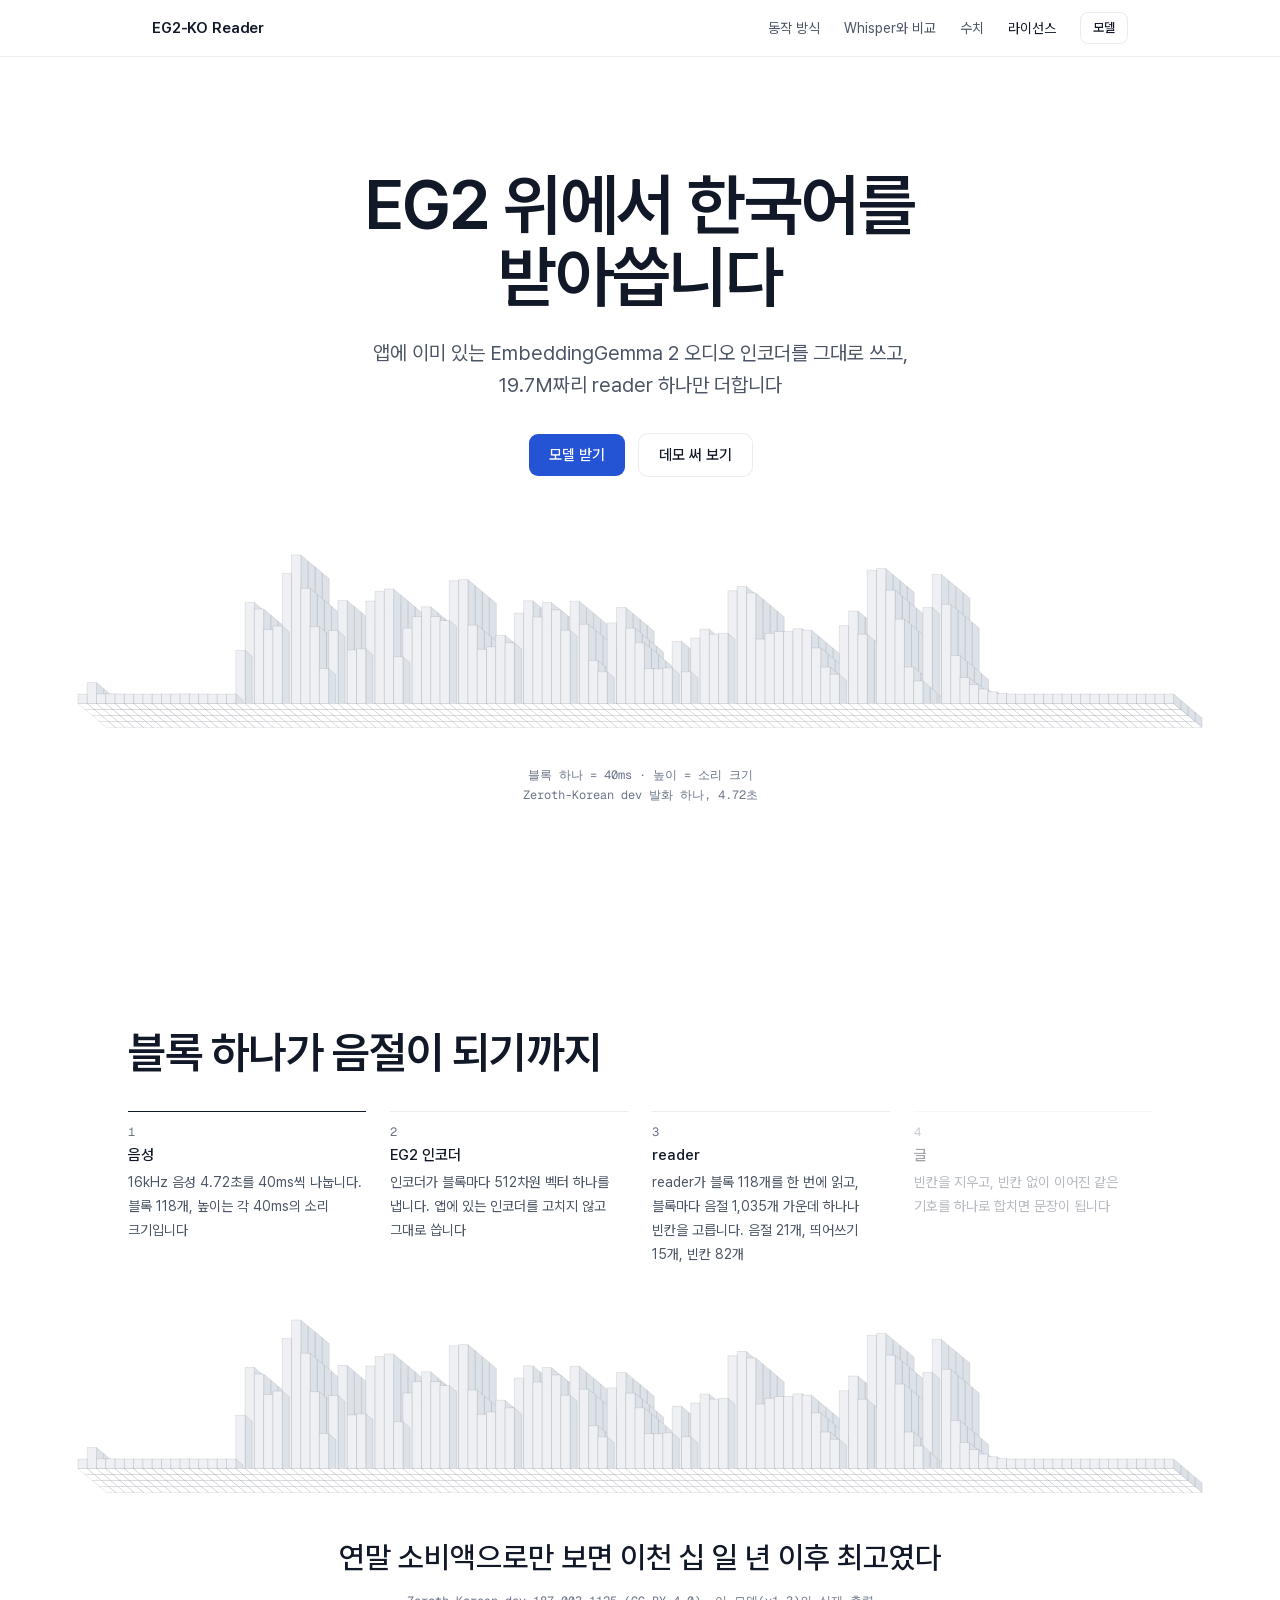
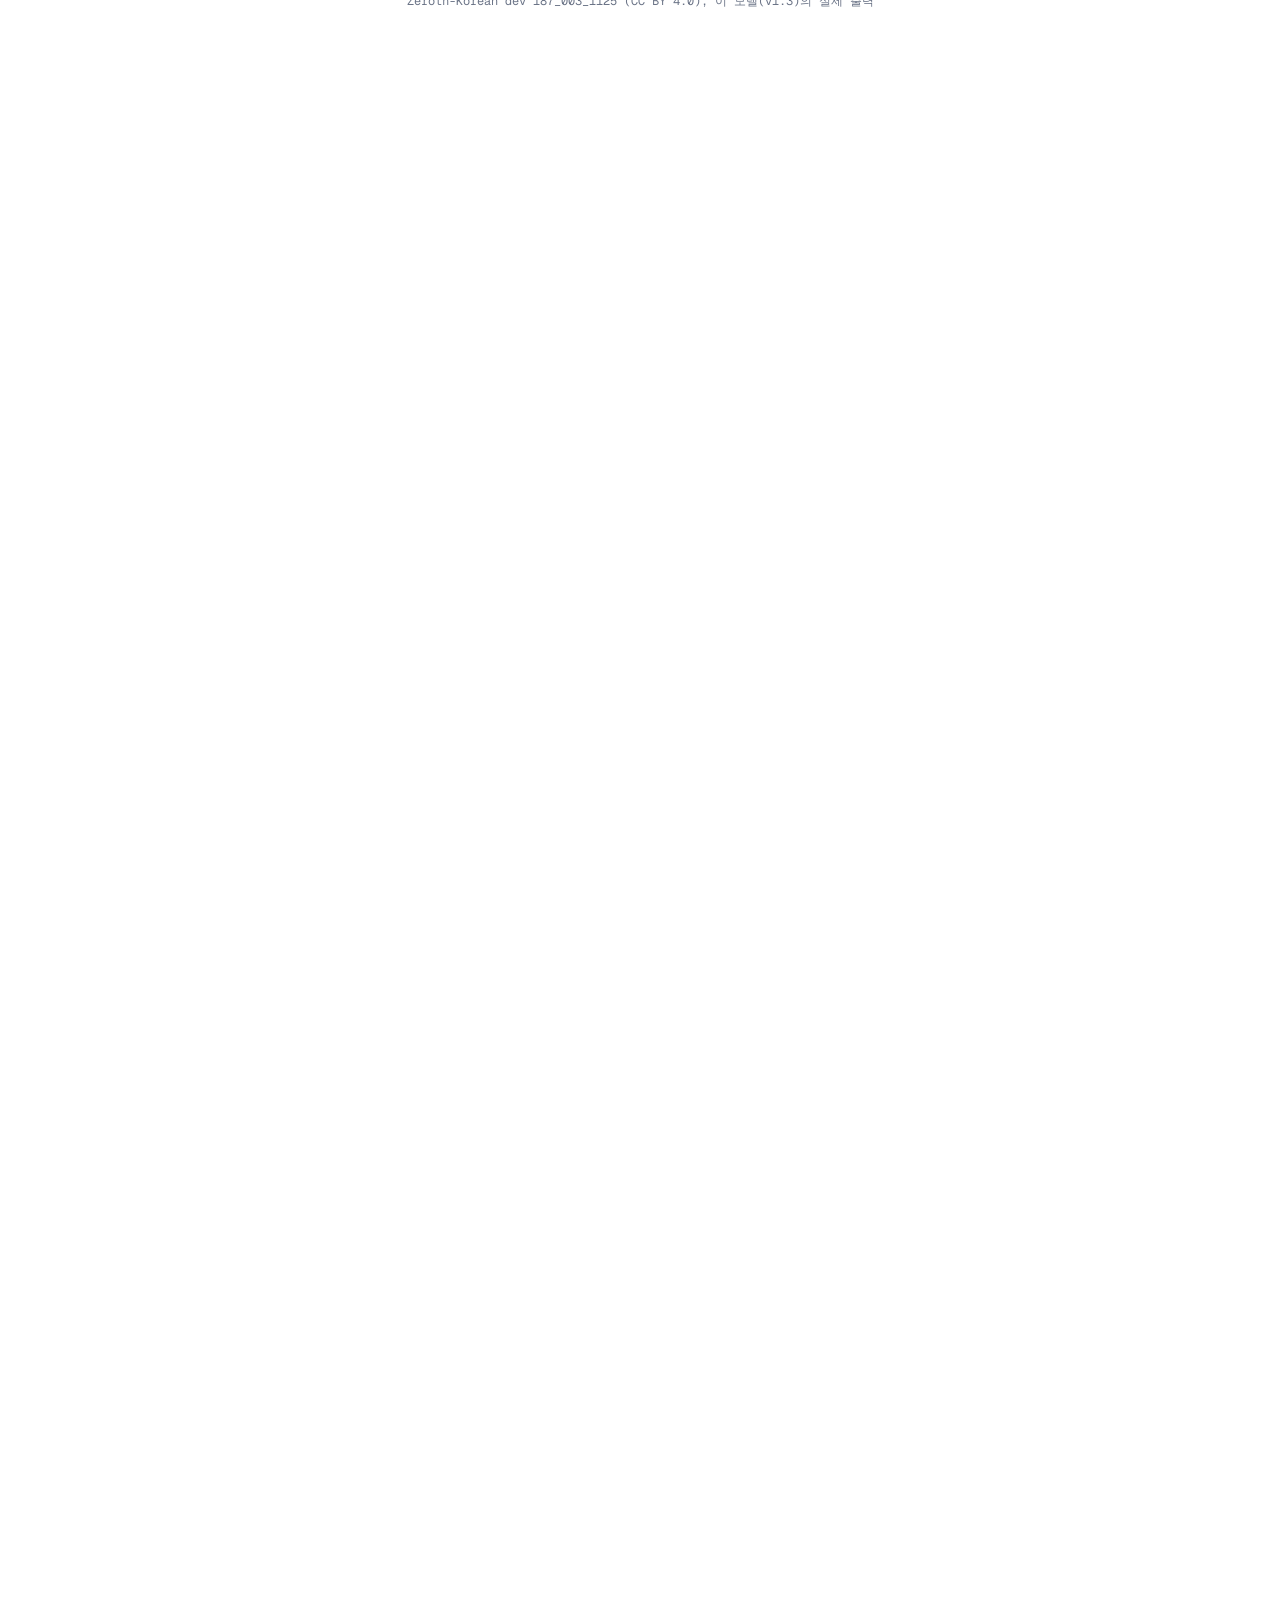
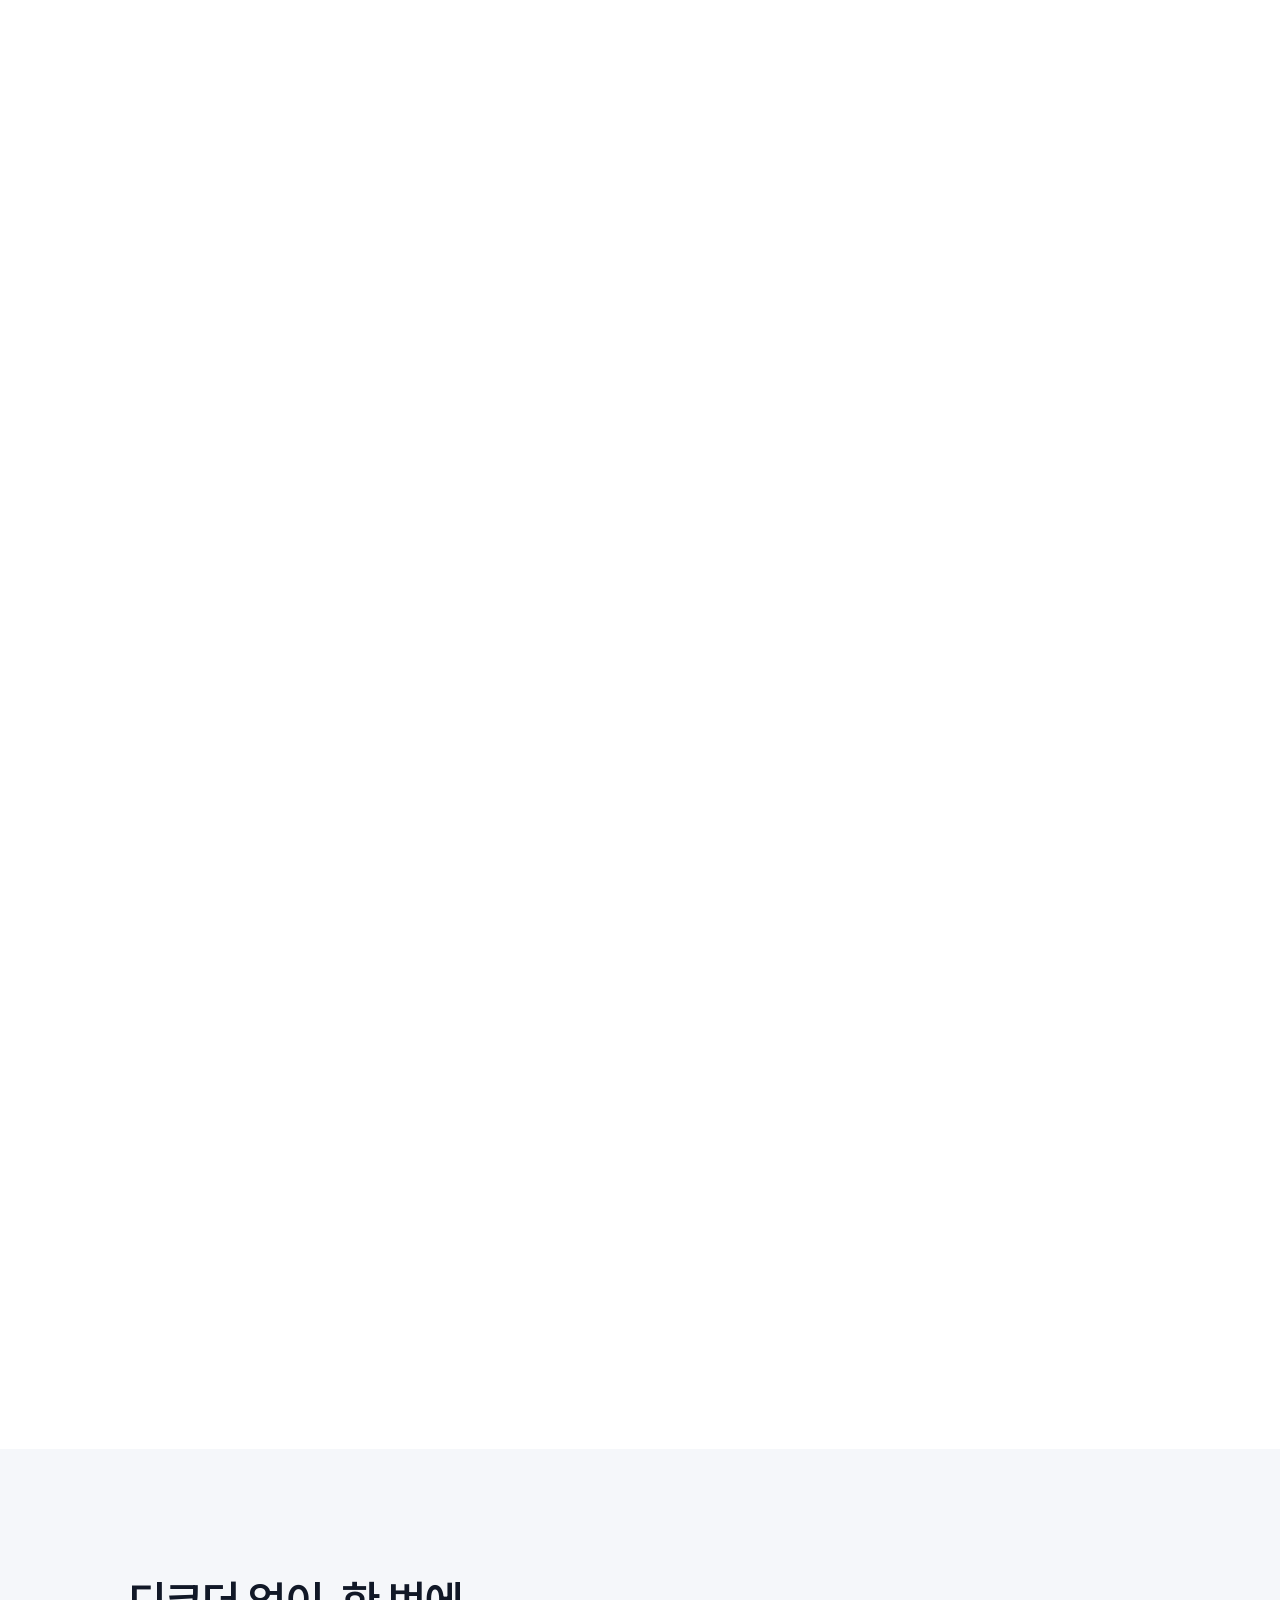
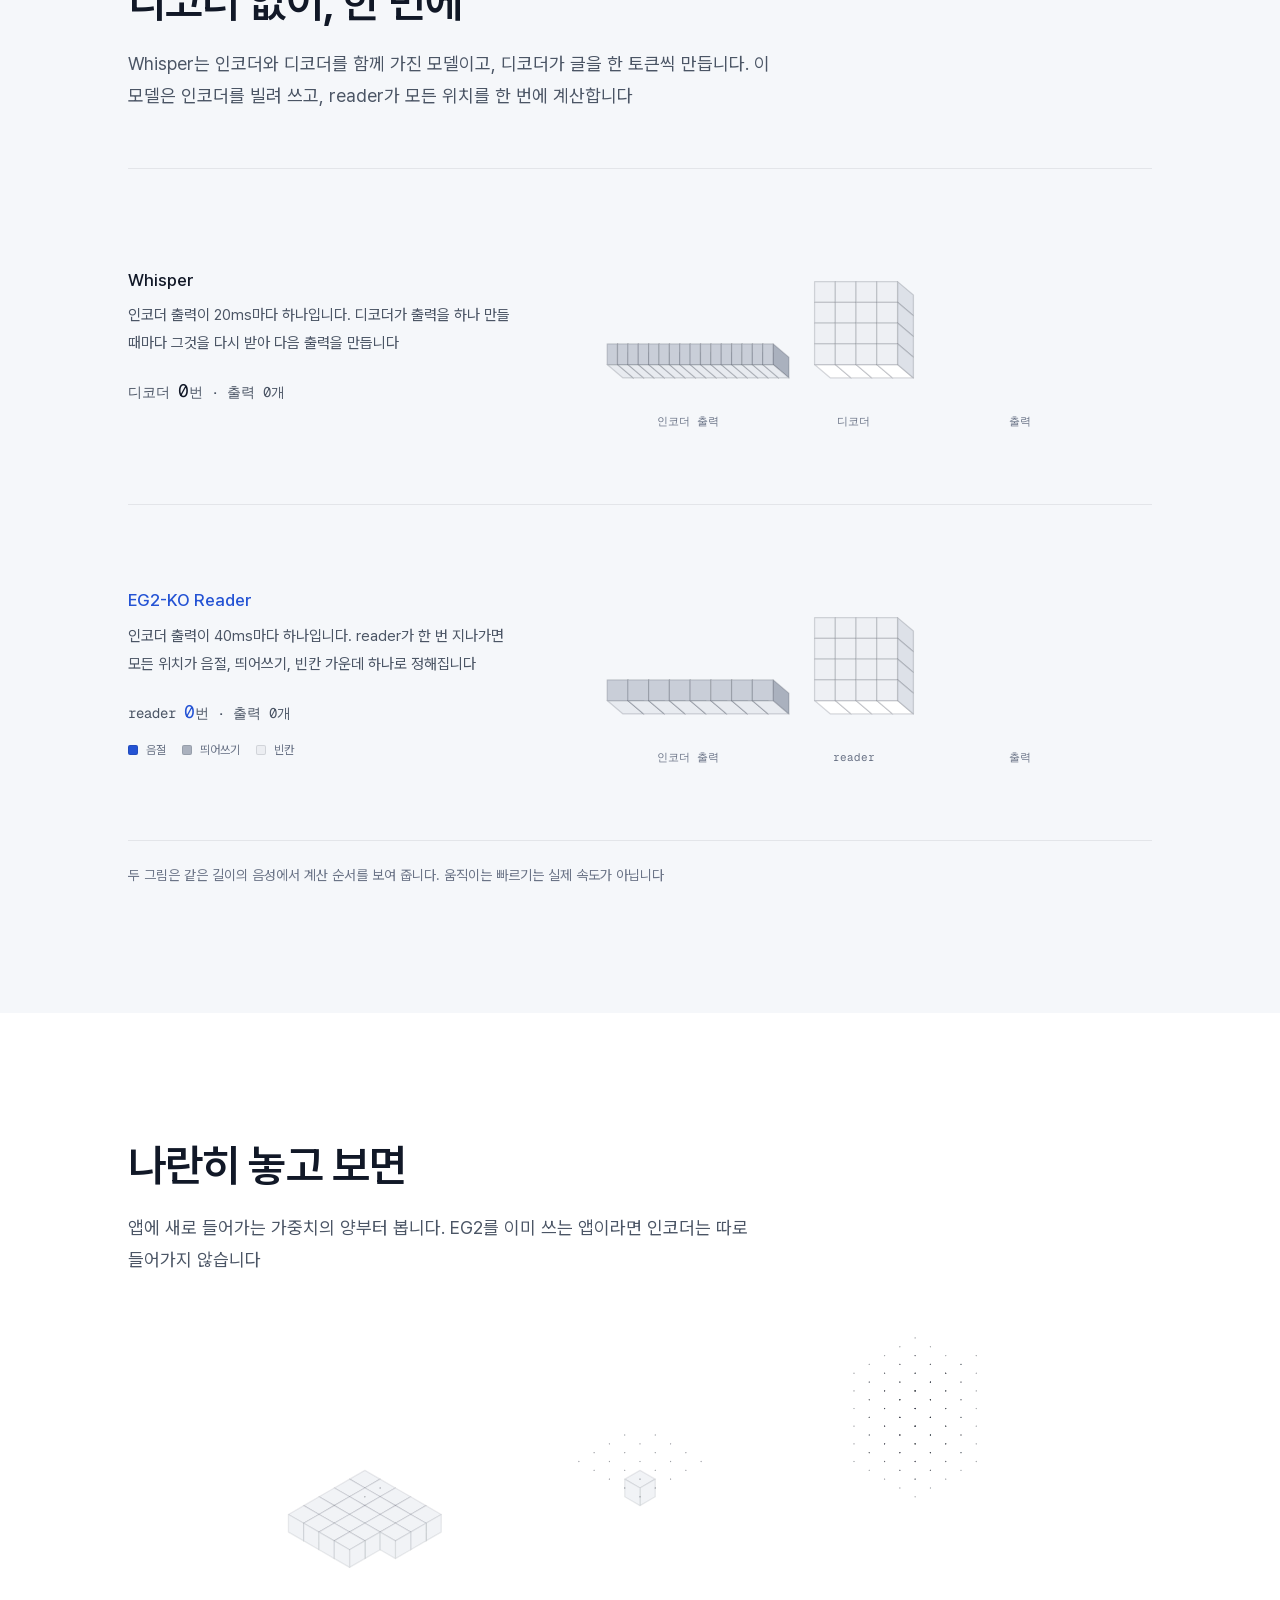
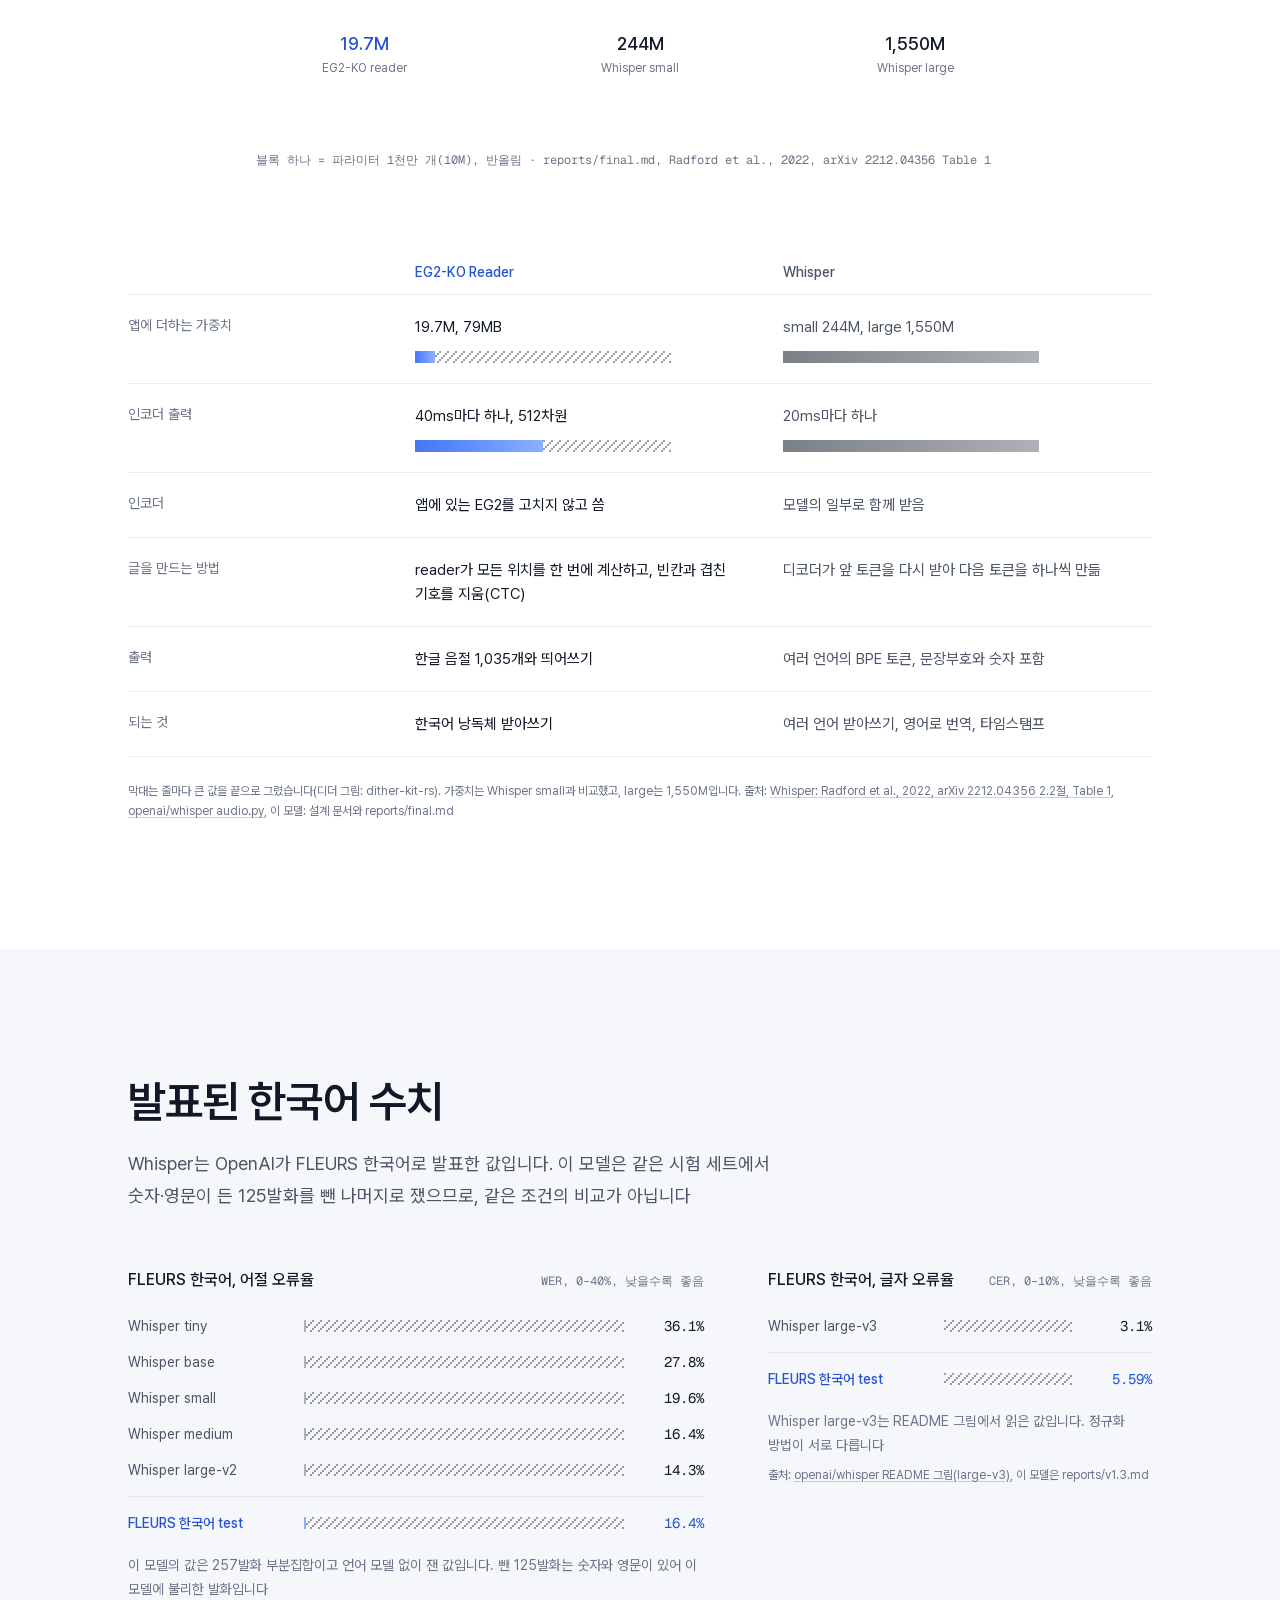
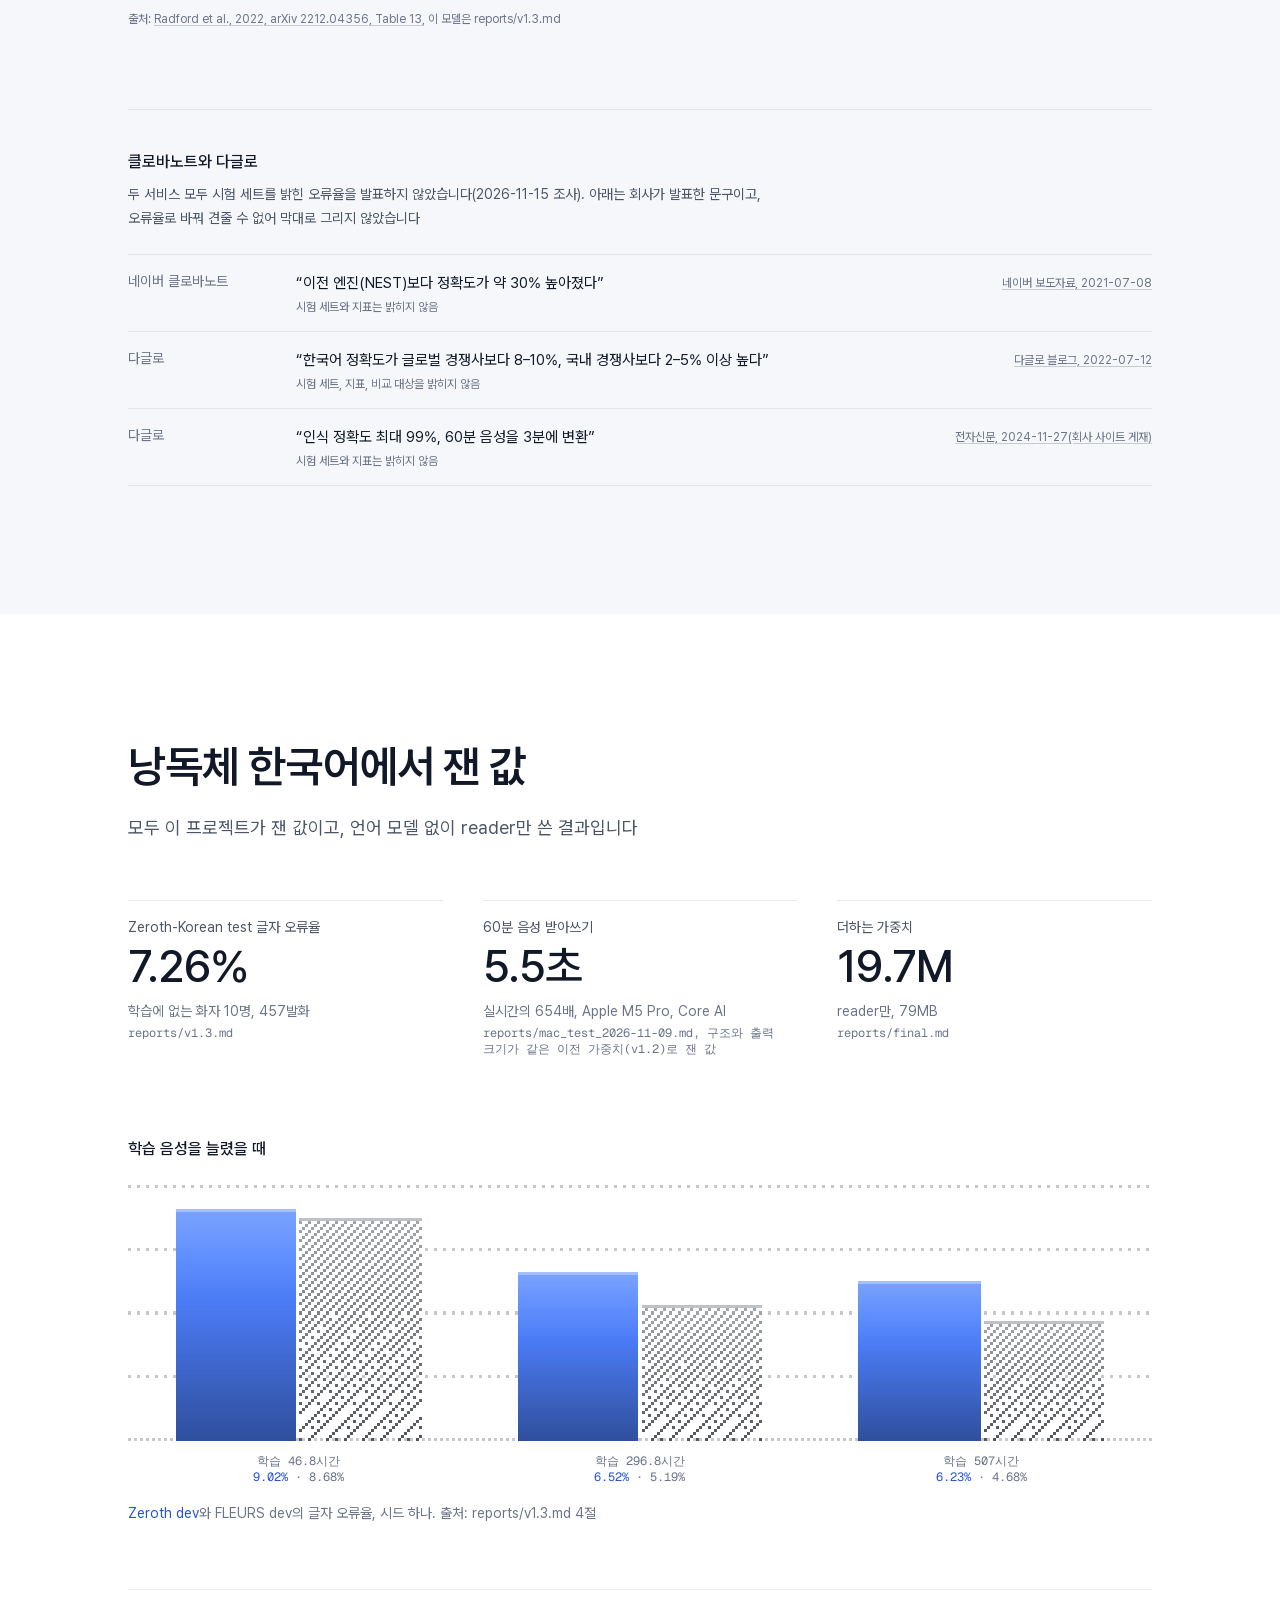
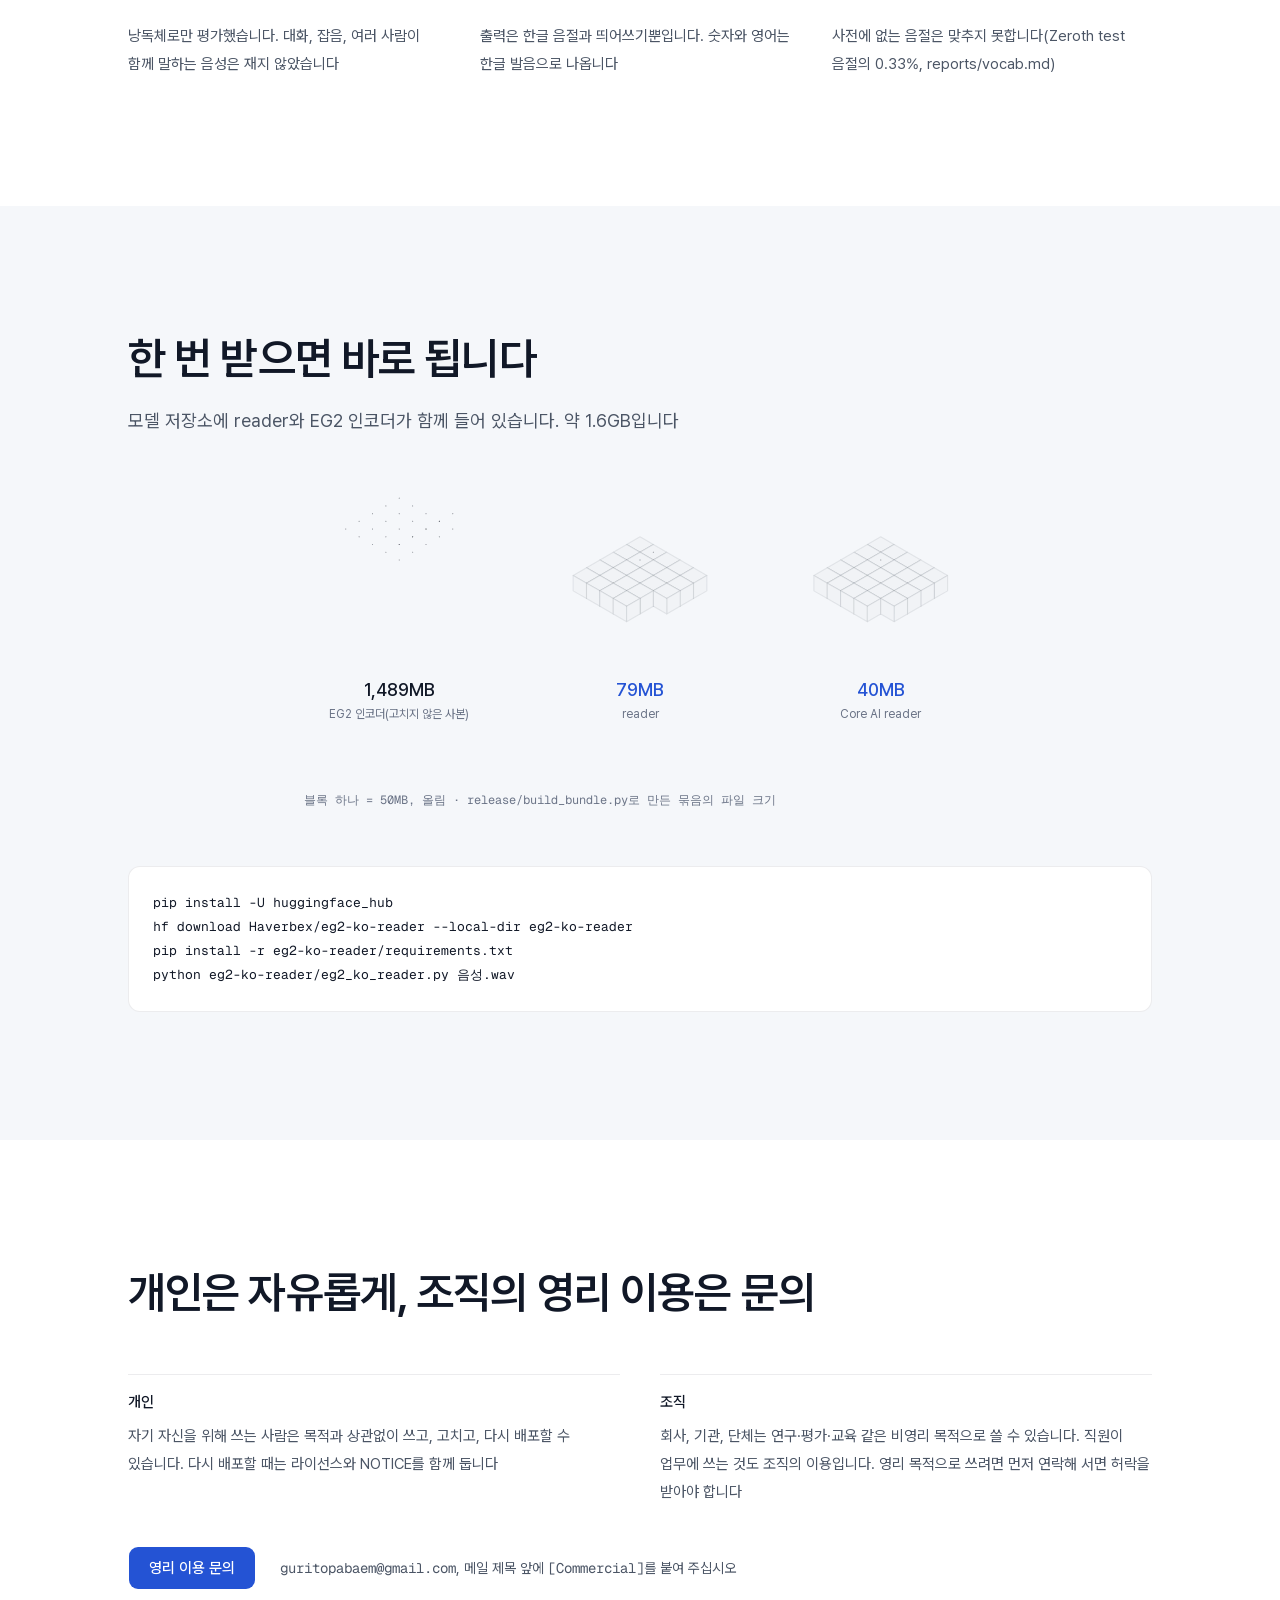
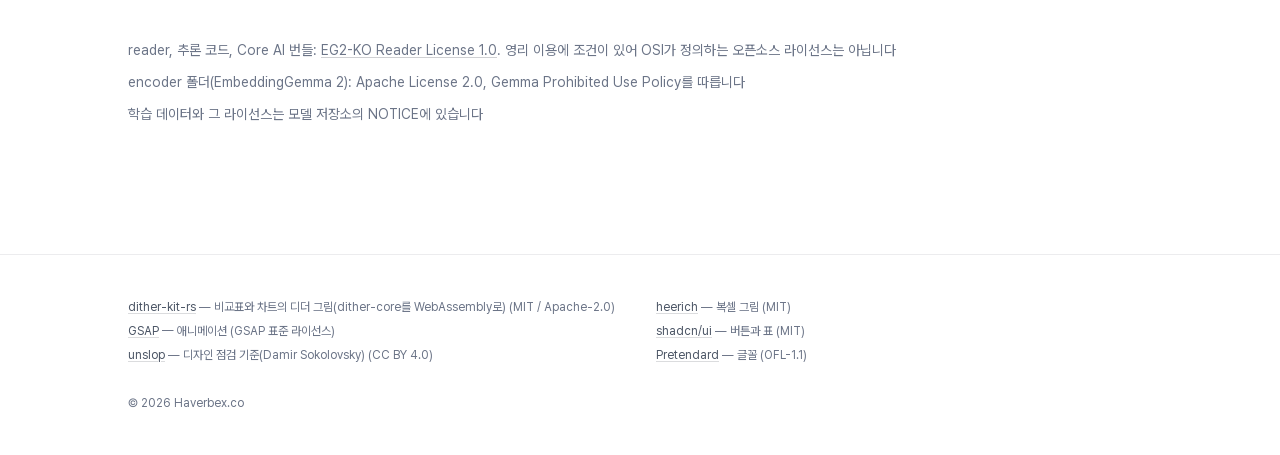
==== index.html @ ef51960d "EG2-KO Reader project page (built from eg2-ko-reader web/)" ====
<!doctype html>
<html lang="ko">
  <head>
    <meta charset="UTF-8" />
    <link rel="icon" type="image/svg+xml" href="./favicon.svg" />
    <meta name="viewport" content="width=device-width, initial-scale=1.0" />
    <meta name="description" content="EG2-KO Reader: EmbeddingGemma 2 오디오 인코더 위에 얹는 한국어 받아쓰기 reader. 동작 방식, Whisper 방식과의 비교, 수치와 출처." />
    <title>EG2-KO Reader</title>
    <script type="module" crossorigin src="./assets/index-D6zACGMo.js"></script>
    <link rel="stylesheet" crossorigin href="./assets/index-C5mWBHTU.css">
  </head>
  <body>
    <div id="root"></div>
  </body>
</html>
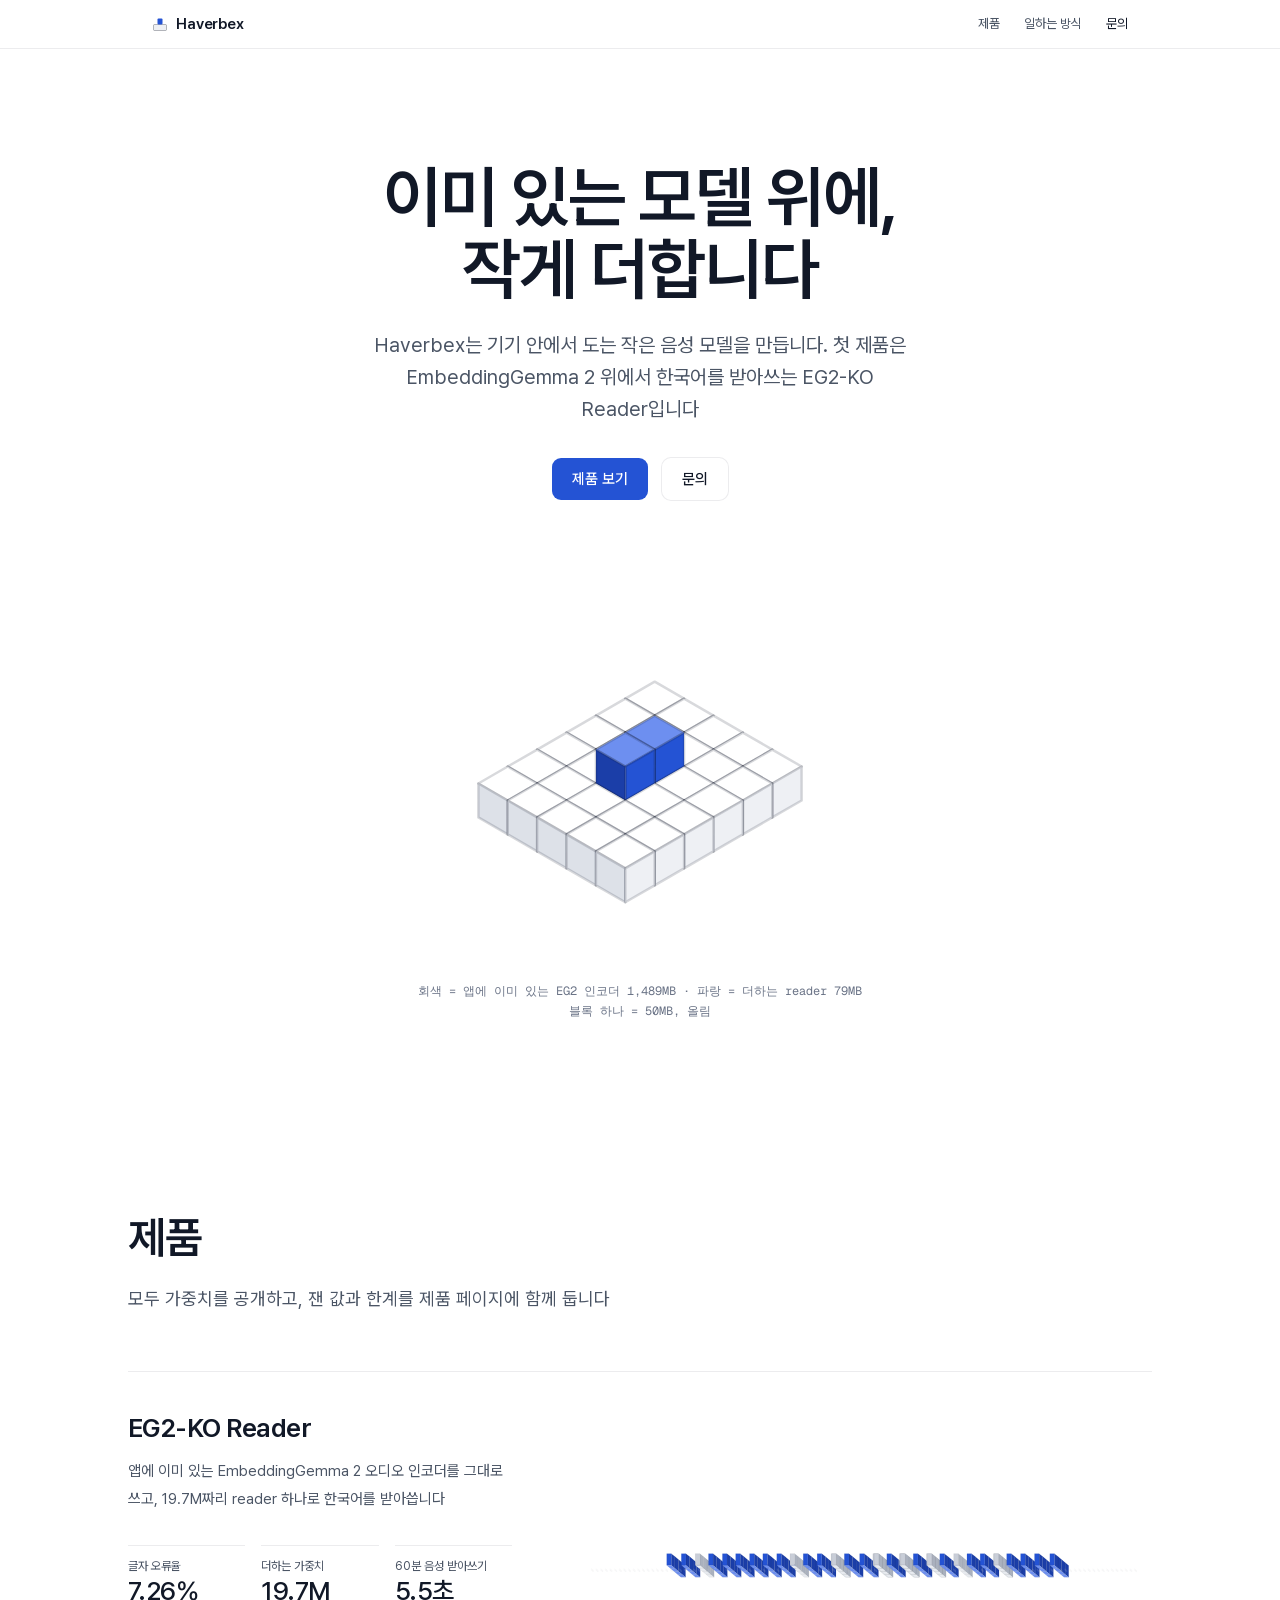
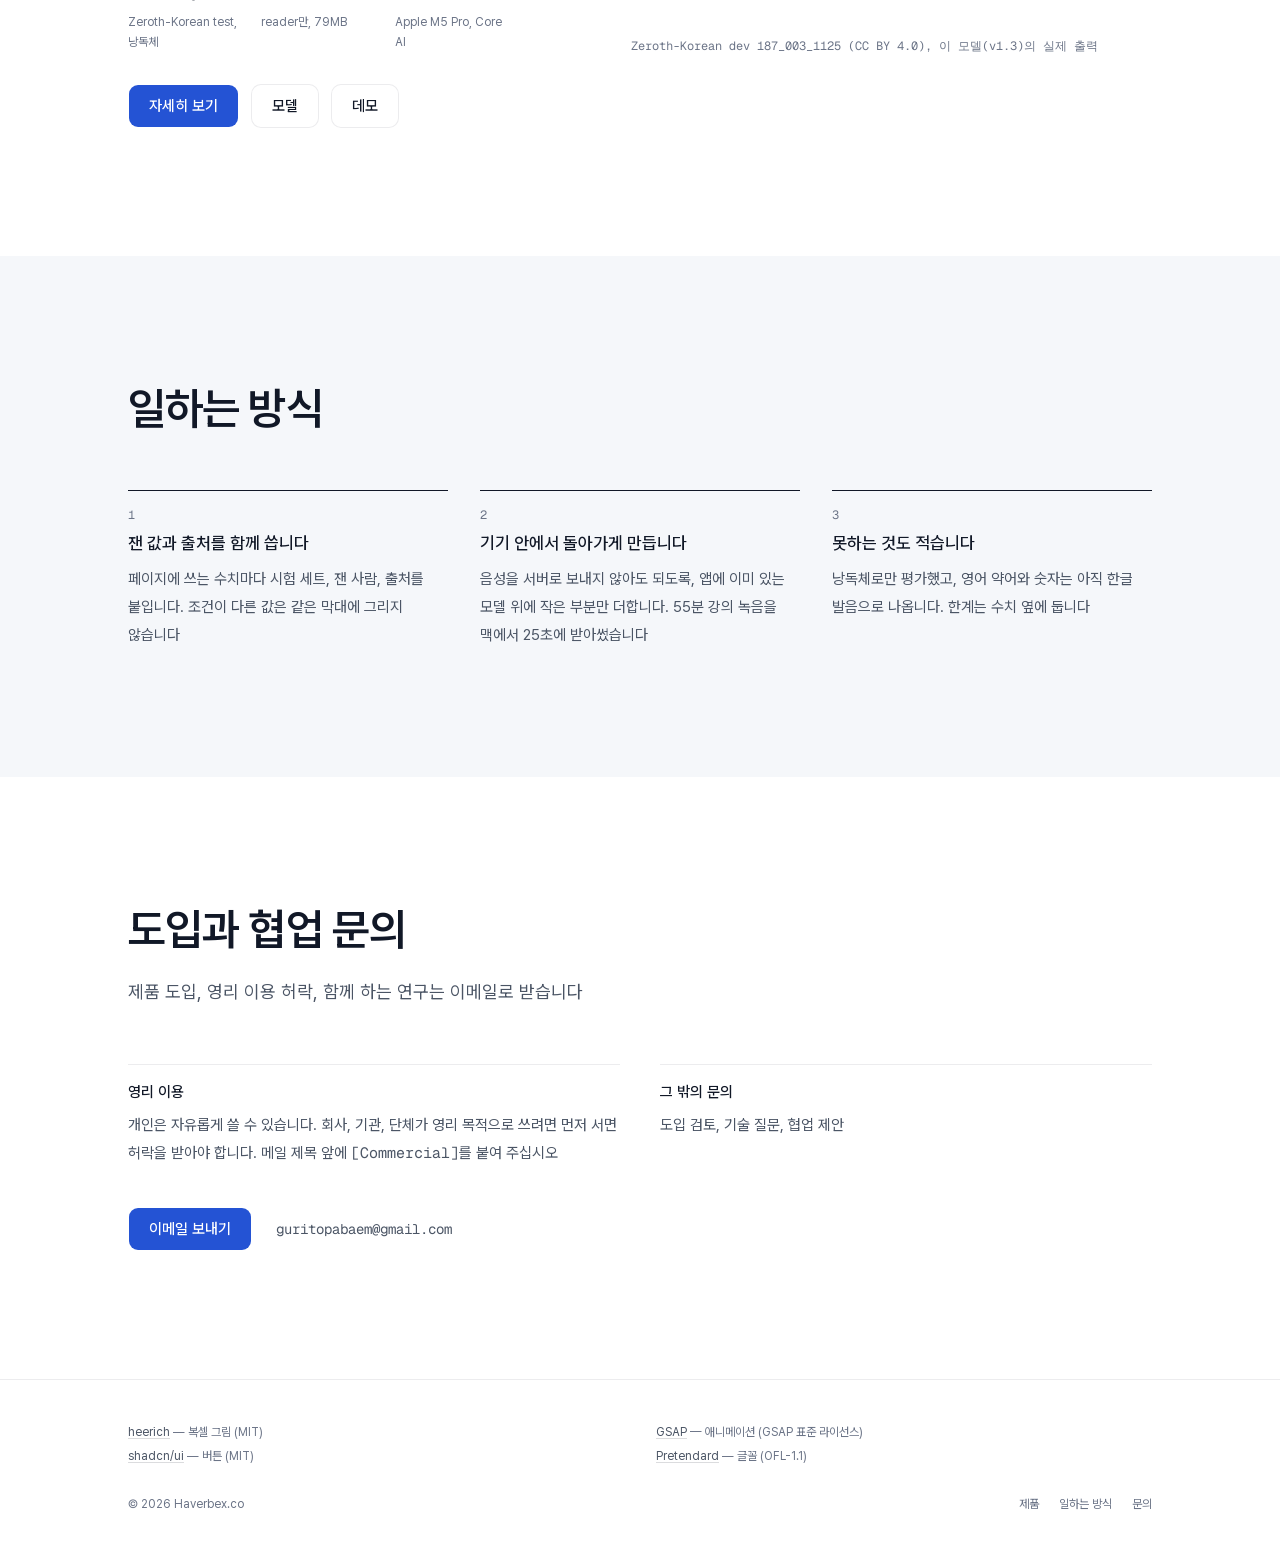
==== commit 566ed6c8: "Haverbex company page at the root, EG2-KO Reader page at eg2-ko-reader/ (built from eg2-ko-reader we" ====
--- a/index.html
+++ b/index.html
@@ -2,12 +2,14 @@
 <html lang="ko">
   <head>
     <meta charset="UTF-8" />
+    <meta name="site-root" content="./" />
     <link rel="icon" type="image/svg+xml" href="./favicon.svg" />
     <meta name="viewport" content="width=device-width, initial-scale=1.0" />
-    <meta name="description" content="EG2-KO Reader: EmbeddingGemma 2 오디오 인코더 위에 얹는 한국어 받아쓰기 reader. 동작 방식, Whisper 방식과의 비교, 수치와 출처." />
-    <title>EG2-KO Reader</title>
-    <script type="module" crossorigin src="./assets/index-D6zACGMo.js"></script>
-    <link rel="stylesheet" crossorigin href="./assets/index-C5mWBHTU.css">
+    <meta name="description" content="Haverbex: 기기 안에서 도는 작은 음성 모델. 제품, 일하는 방식, 문의." />
+    <title>Haverbex</title>
+    <script type="module" crossorigin src="./assets/home-BDJBGzFI.js"></script>
+    <link rel="modulepreload" crossorigin href="./assets/voxels-nwmEy90j.js">
+    <link rel="stylesheet" crossorigin href="./assets/voxels-FRo2R4Vn.css">
   </head>
   <body>
     <div id="root"></div>
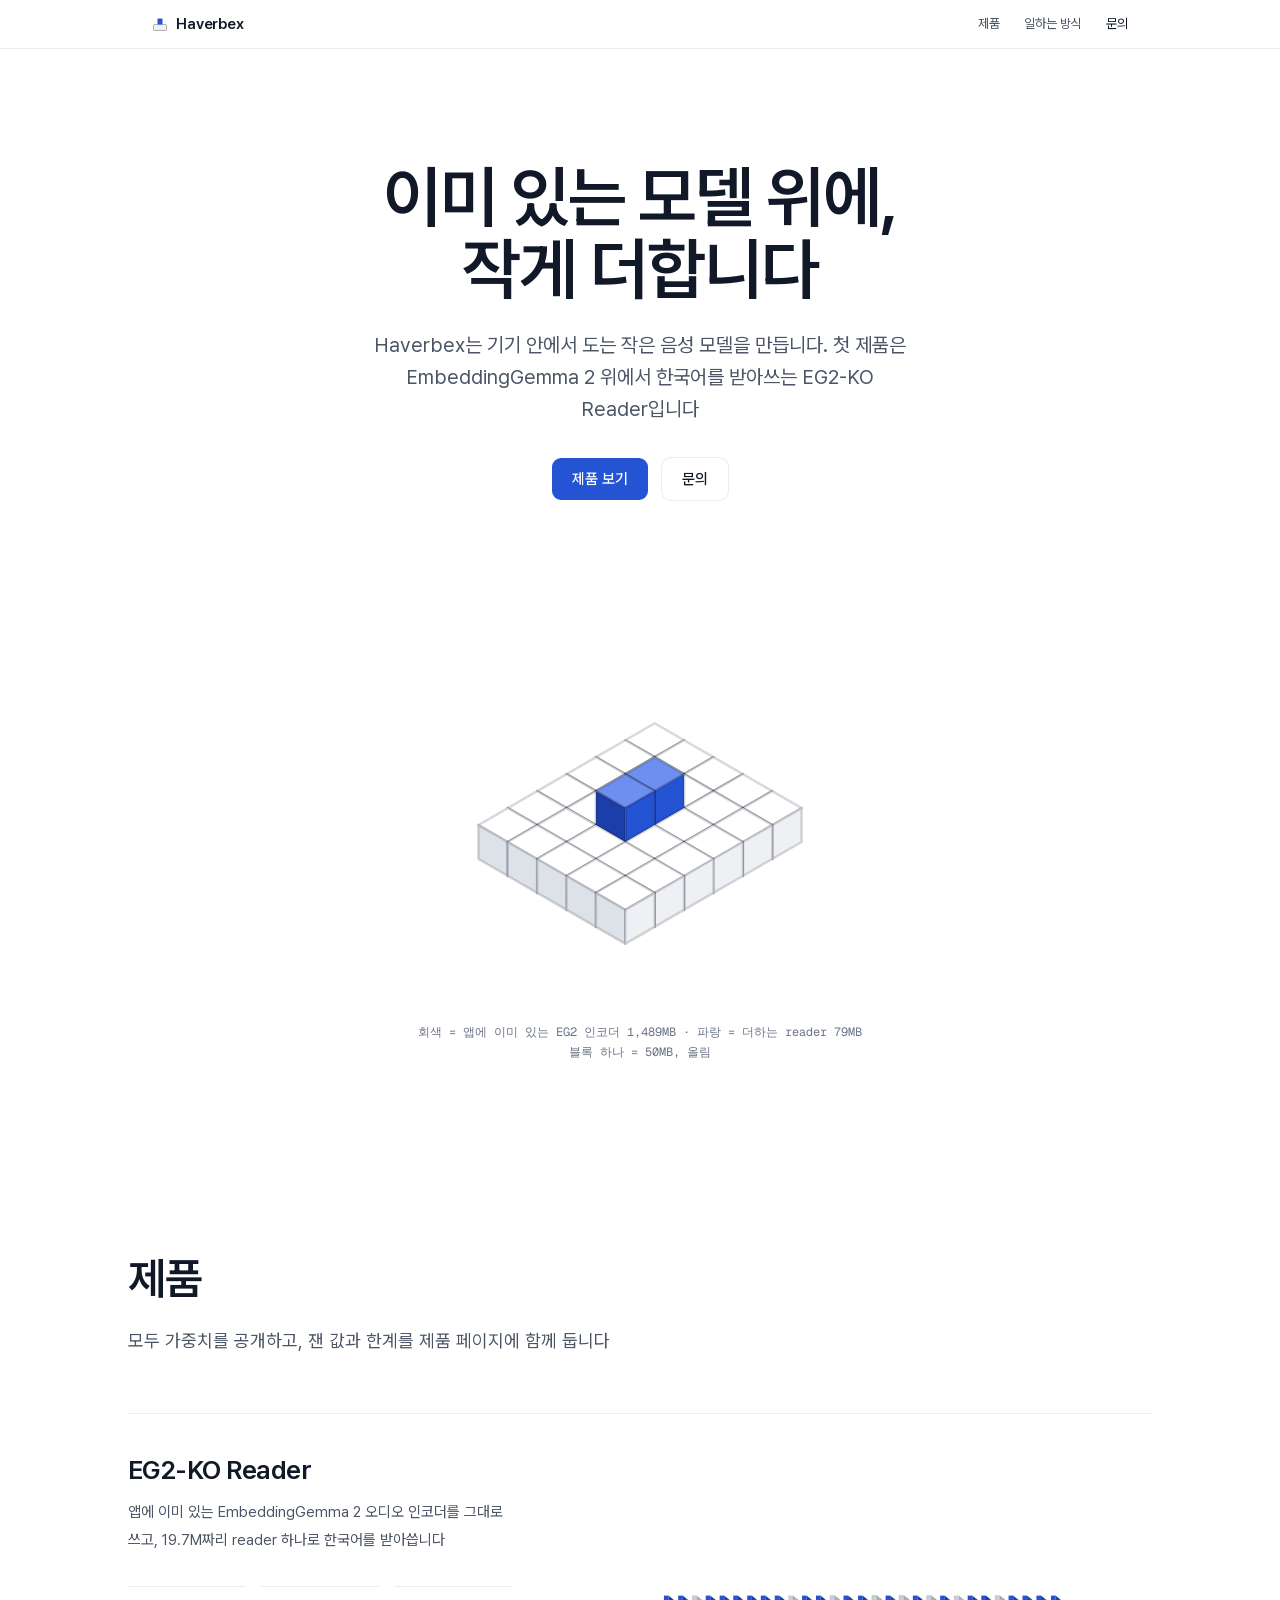
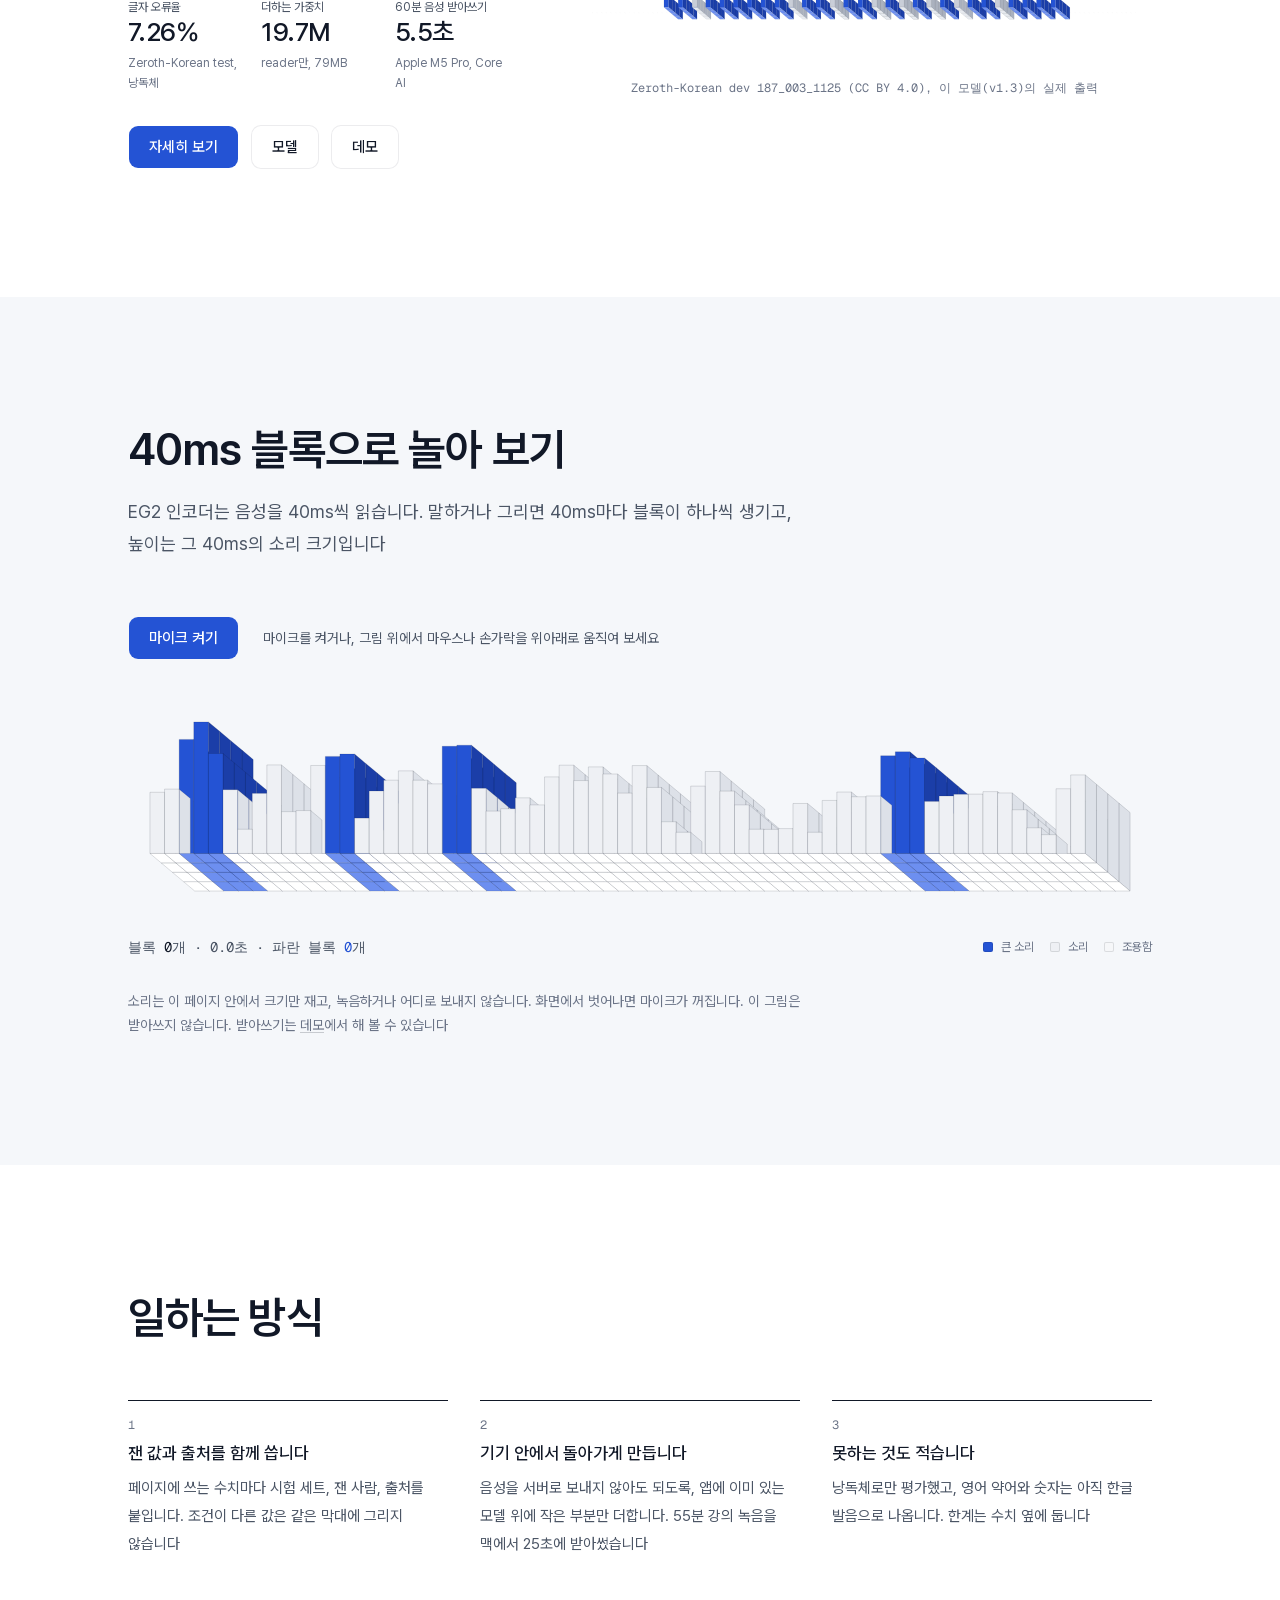
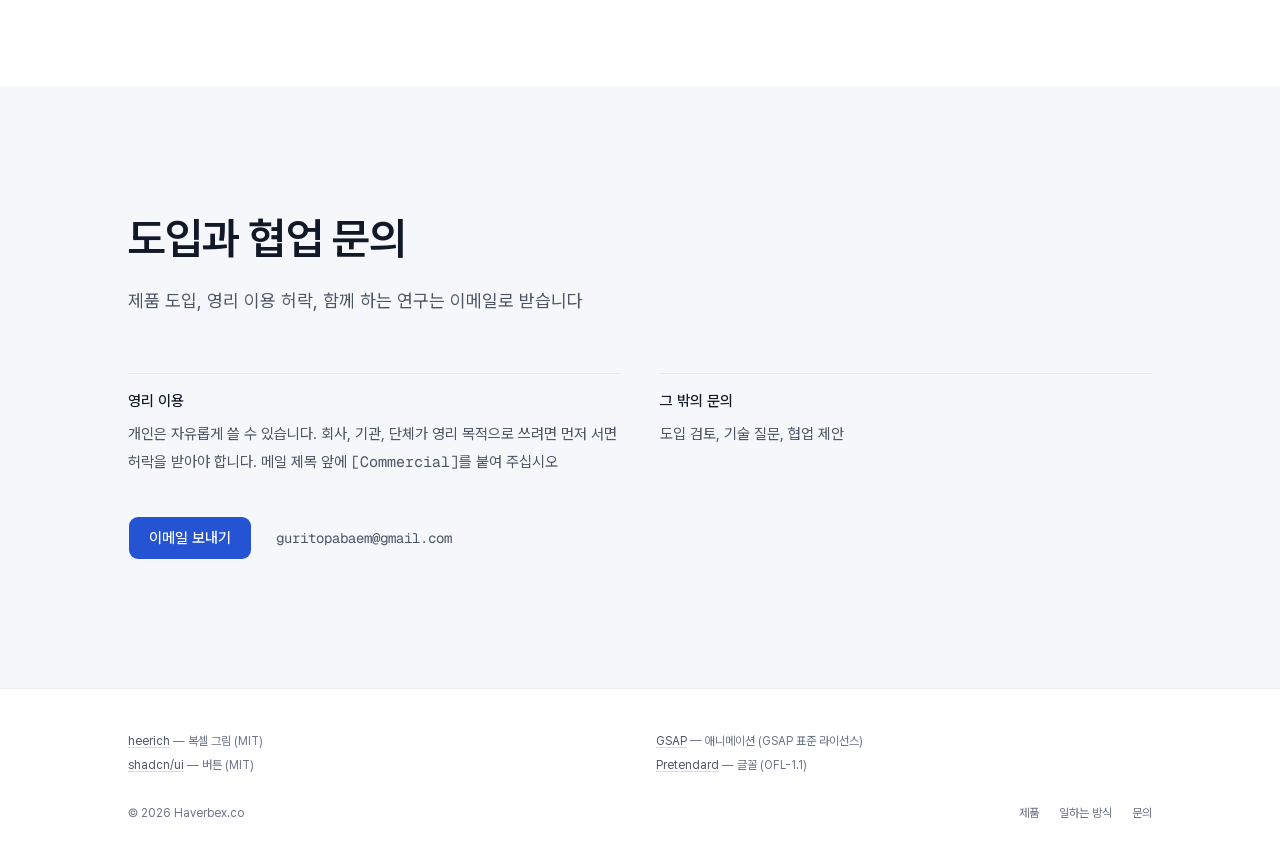
==== commit 712e8c7b: "Company page: pointer play on the first picture, 40 ms block playground (built from eg2-ko-reader we" ====
--- a/index.html
+++ b/index.html
@@ -7,9 +7,9 @@
     <meta name="viewport" content="width=device-width, initial-scale=1.0" />
     <meta name="description" content="Haverbex: 기기 안에서 도는 작은 음성 모델. 제품, 일하는 방식, 문의." />
     <title>Haverbex</title>
-    <script type="module" crossorigin src="./assets/home-BDJBGzFI.js"></script>
-    <link rel="modulepreload" crossorigin href="./assets/voxels-nwmEy90j.js">
-    <link rel="stylesheet" crossorigin href="./assets/voxels-FRo2R4Vn.css">
+    <script type="module" crossorigin src="./assets/home-Q7EckRNU.js"></script>
+    <link rel="modulepreload" crossorigin href="./assets/voxels-CkNduTEP.js">
+    <link rel="stylesheet" crossorigin href="./assets/voxels-BHgVmRBV.css">
   </head>
   <body>
     <div id="root"></div>
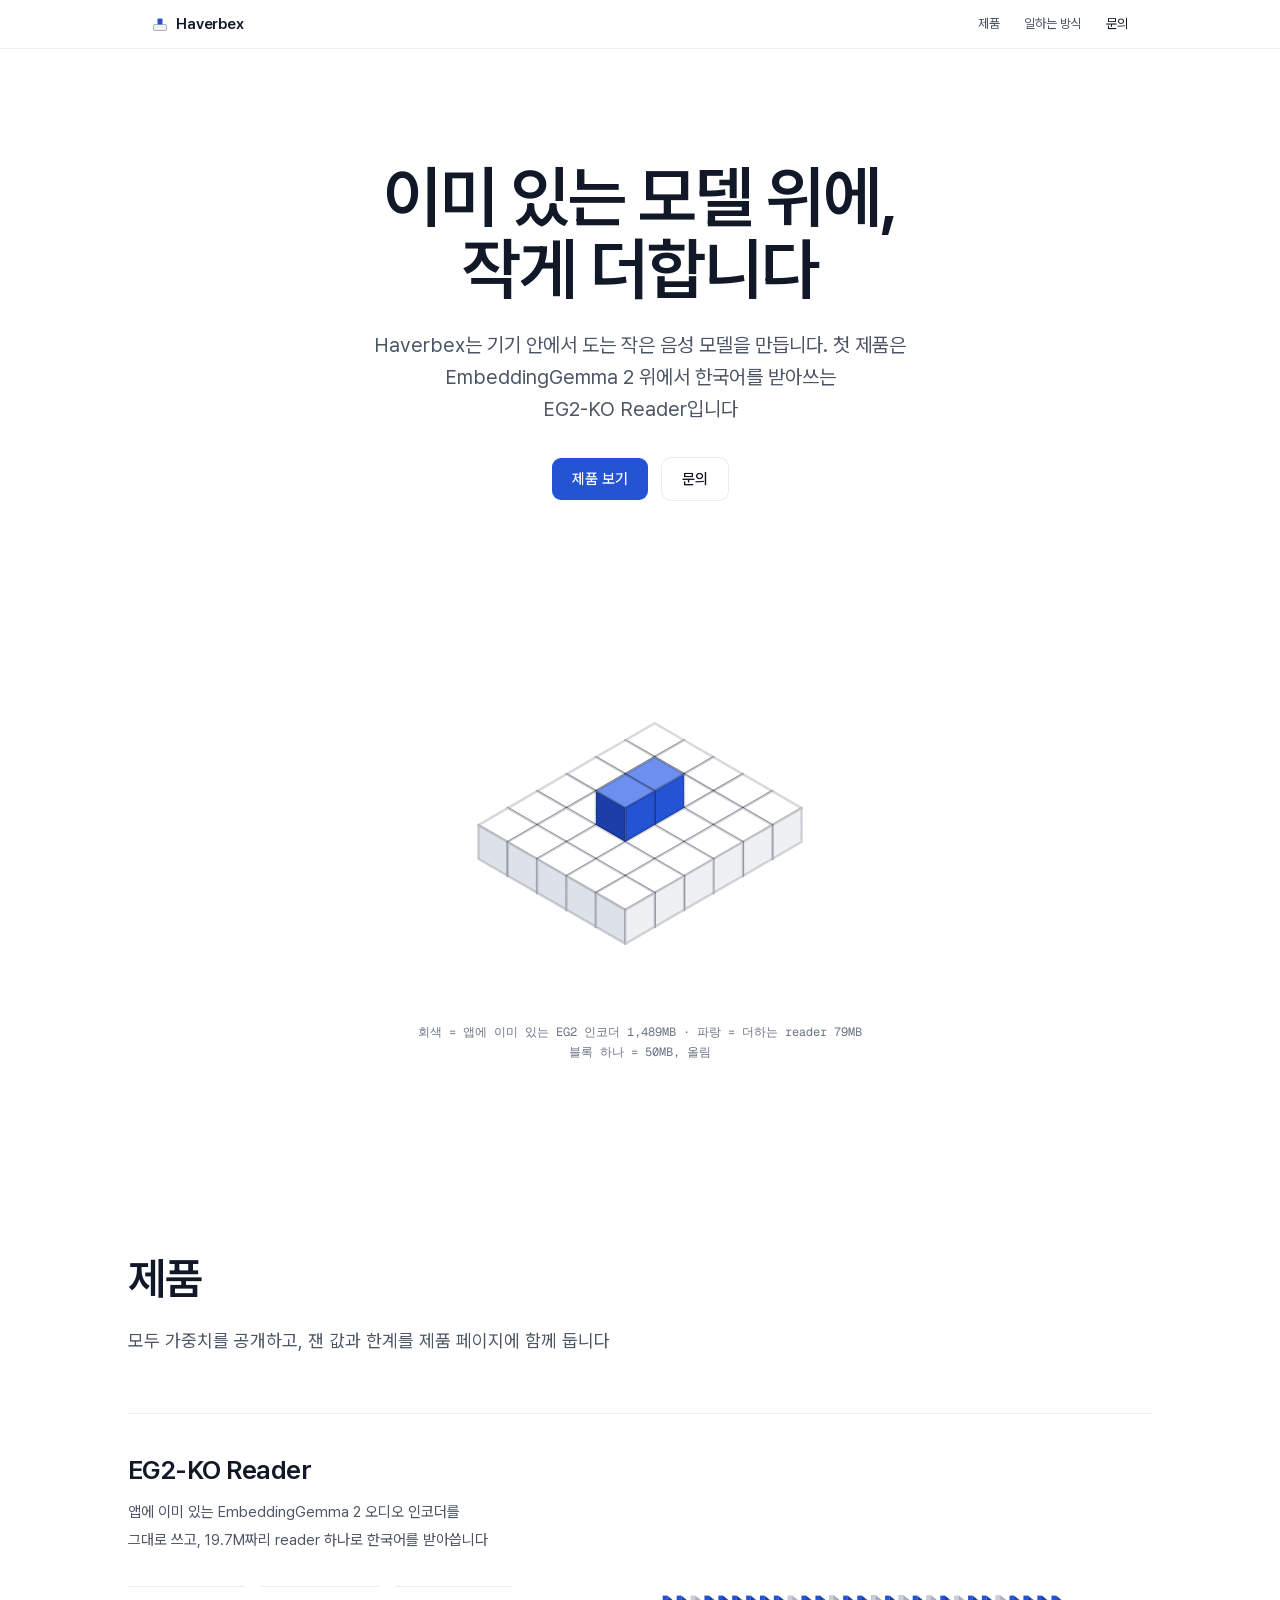
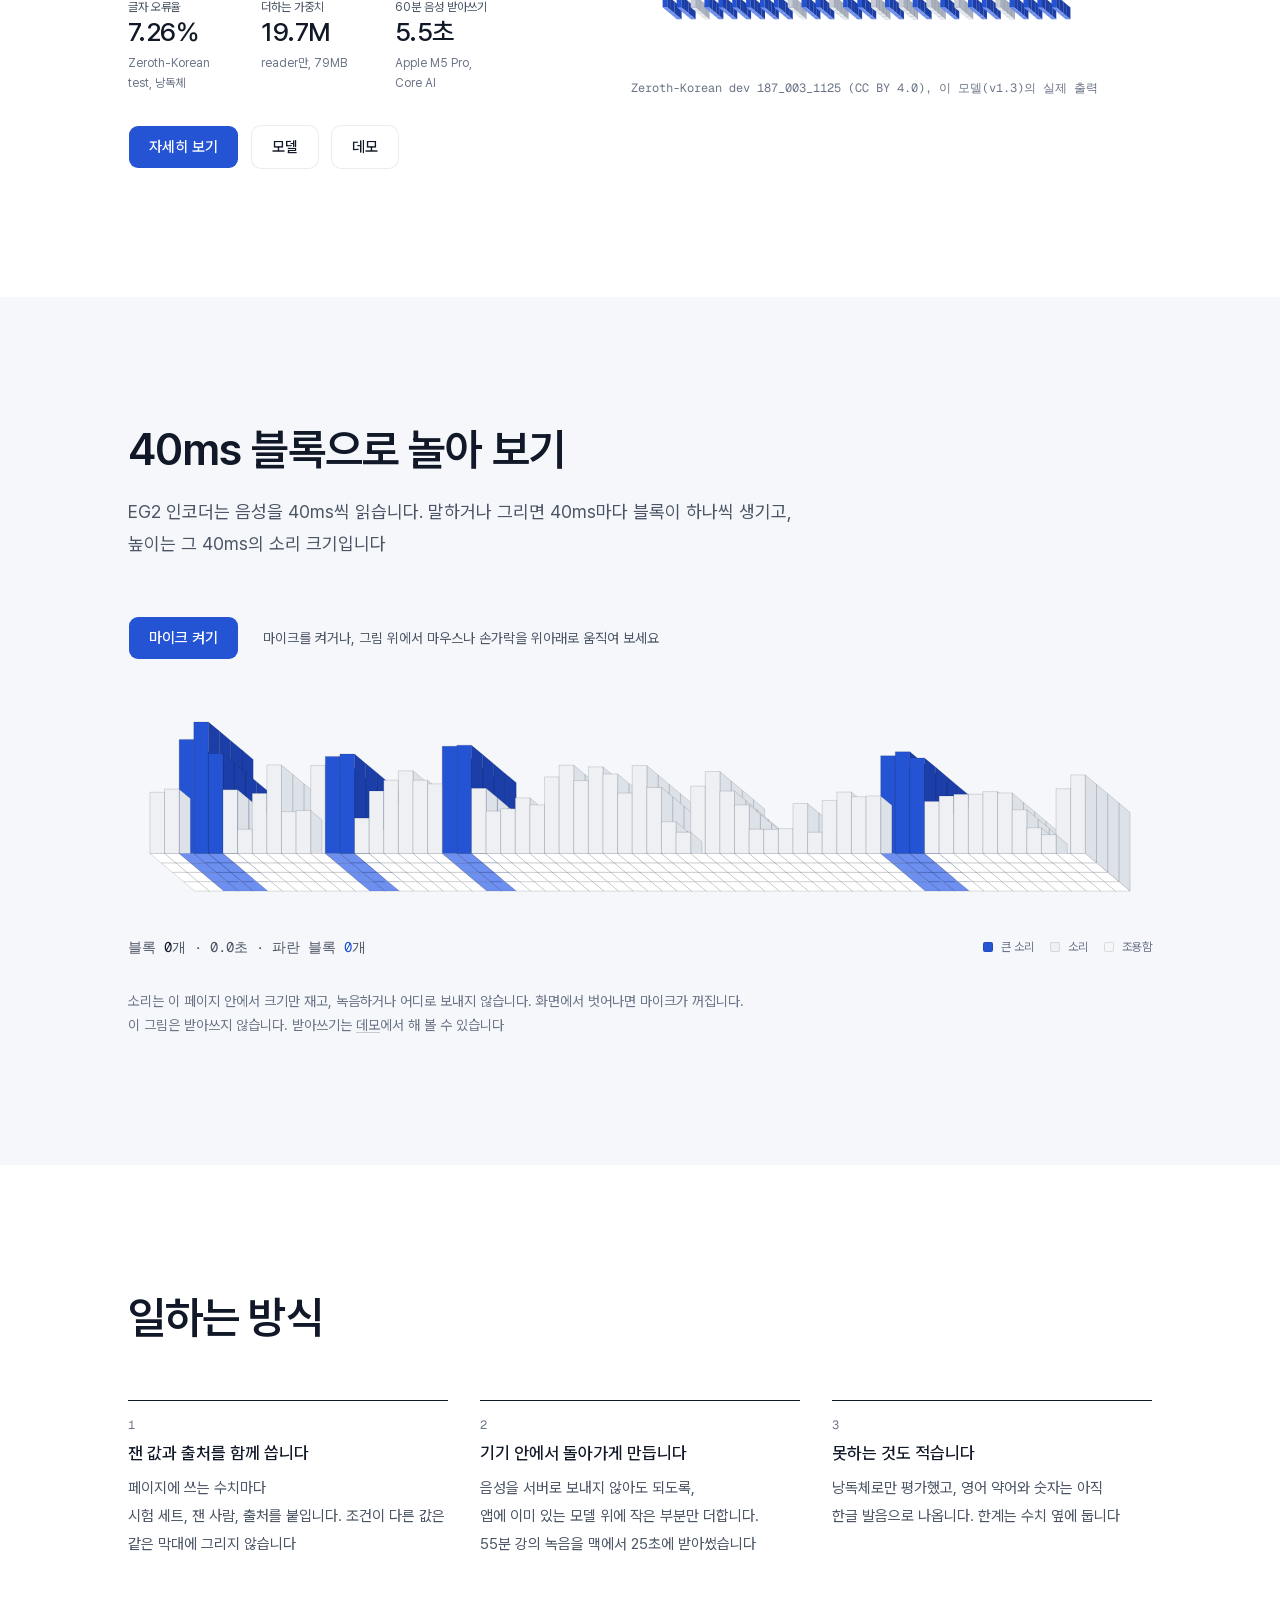
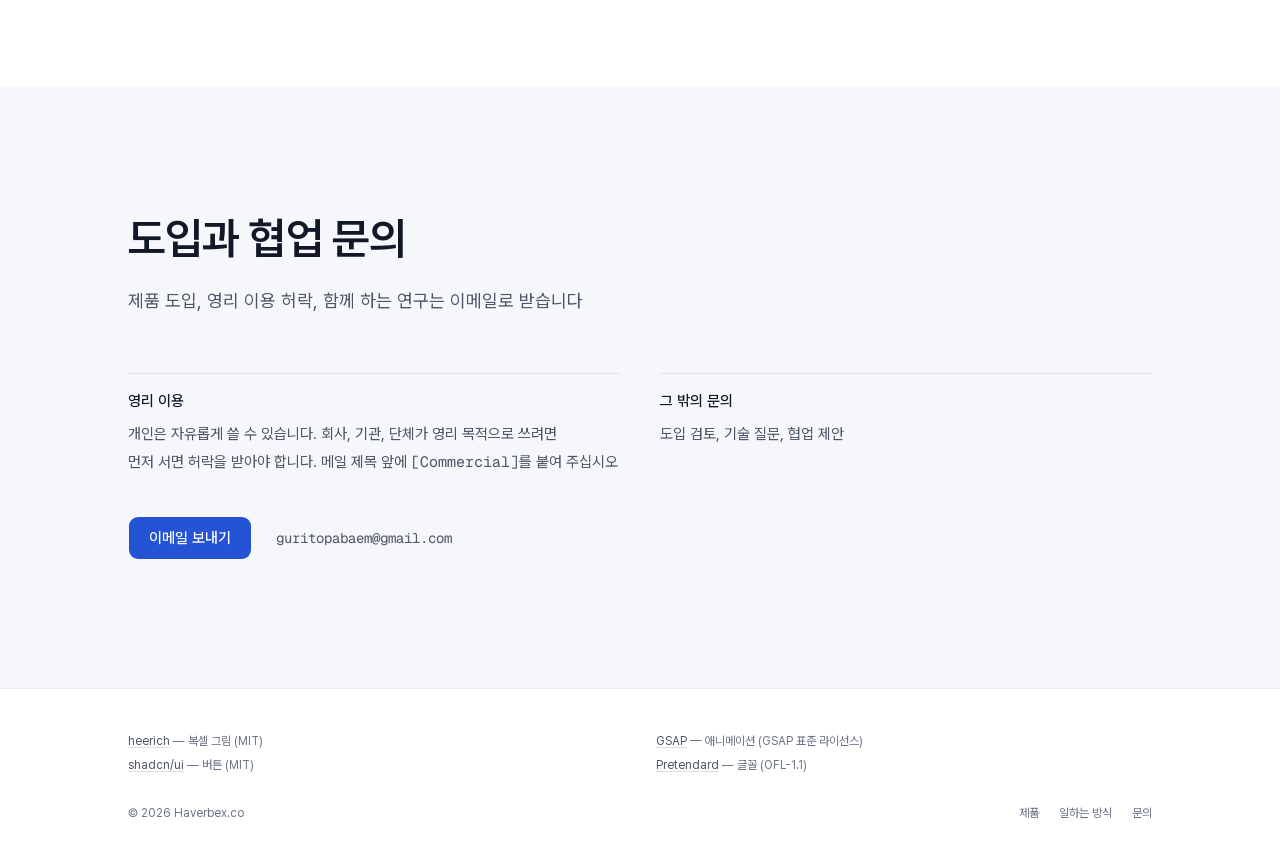
==== commit 0886150e: "Line breaks by phrase (built from eg2-ko-reader web/)" ====
--- a/index.html
+++ b/index.html
@@ -7,9 +7,9 @@
     <meta name="viewport" content="width=device-width, initial-scale=1.0" />
     <meta name="description" content="Haverbex: 기기 안에서 도는 작은 음성 모델. 제품, 일하는 방식, 문의." />
     <title>Haverbex</title>
-    <script type="module" crossorigin src="./assets/home-Q7EckRNU.js"></script>
-    <link rel="modulepreload" crossorigin href="./assets/voxels-CkNduTEP.js">
-    <link rel="stylesheet" crossorigin href="./assets/voxels-BHgVmRBV.css">
+    <script type="module" crossorigin src="./assets/home-B3-HDTYW.js"></script>
+    <link rel="modulepreload" crossorigin href="./assets/voxels-D91AmgzN.js">
+    <link rel="stylesheet" crossorigin href="./assets/voxels-Cz45Z9Do.css">
   </head>
   <body>
     <div id="root"></div>
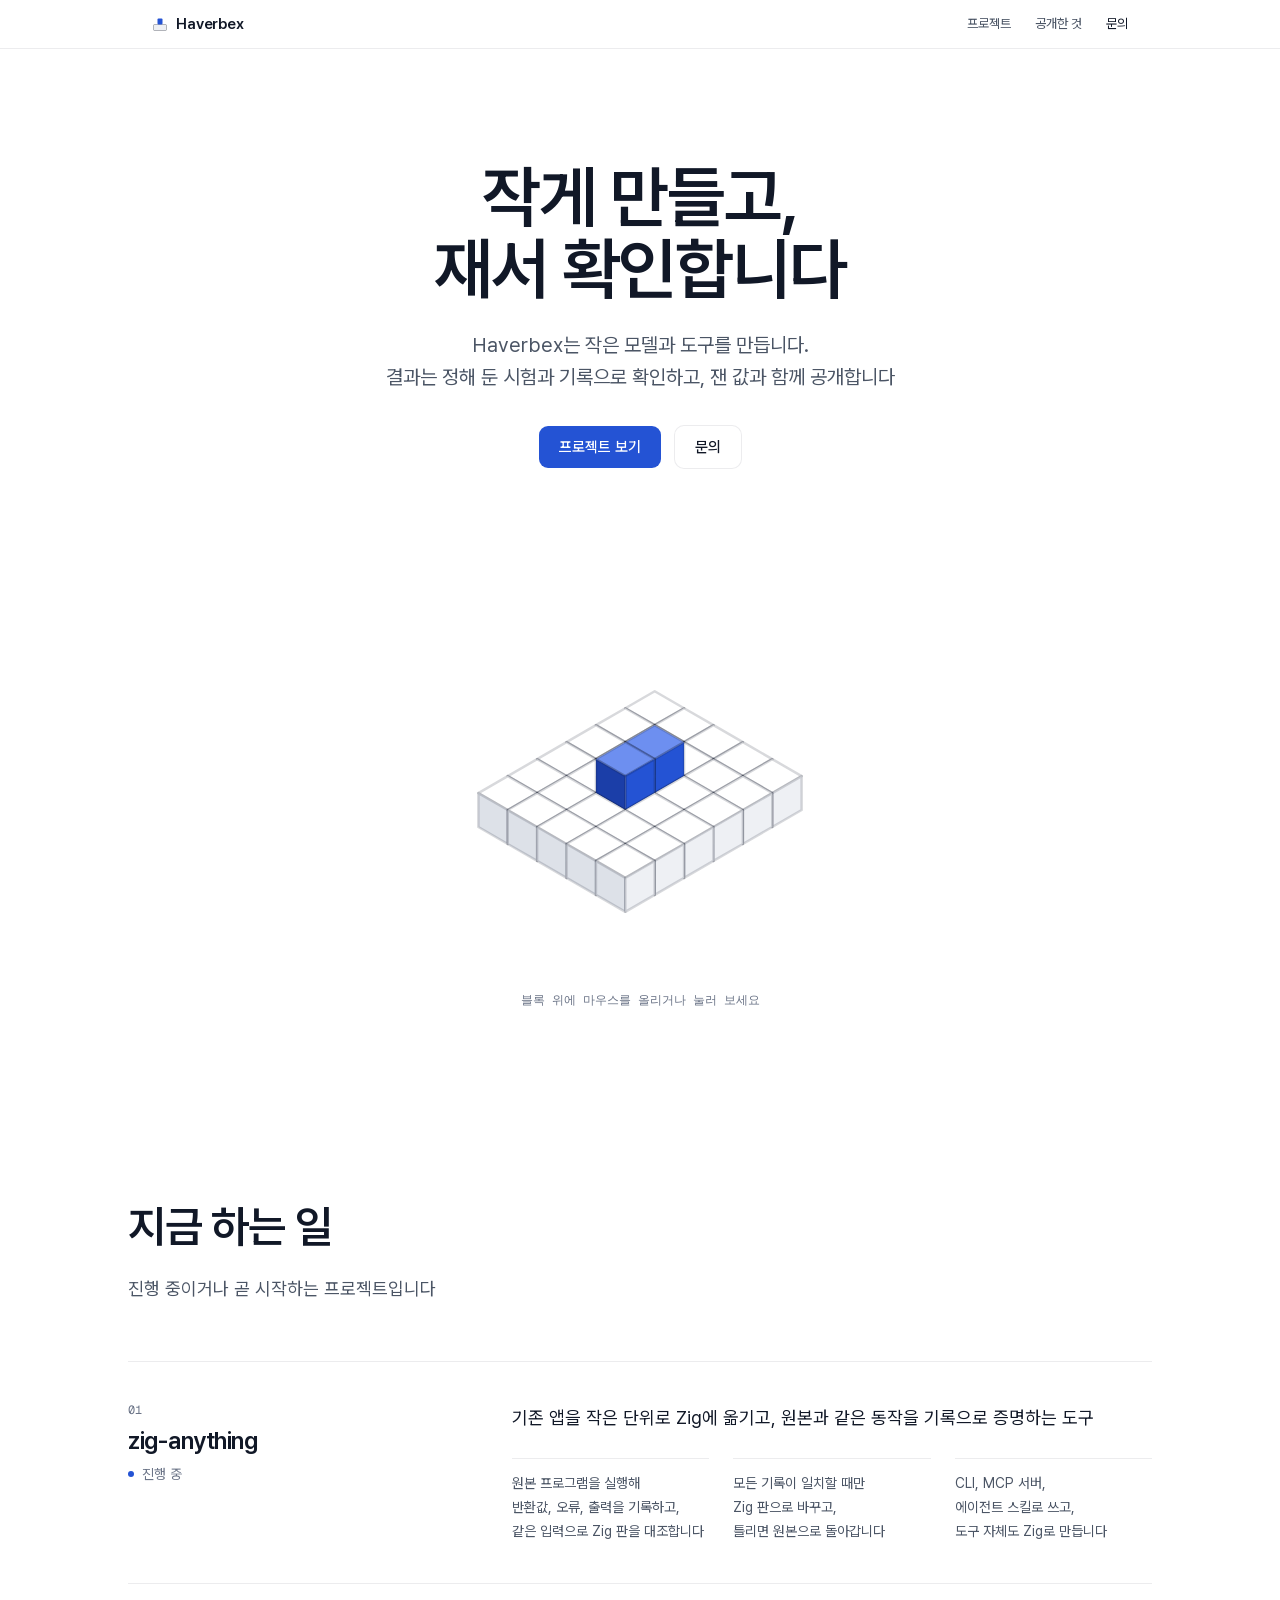
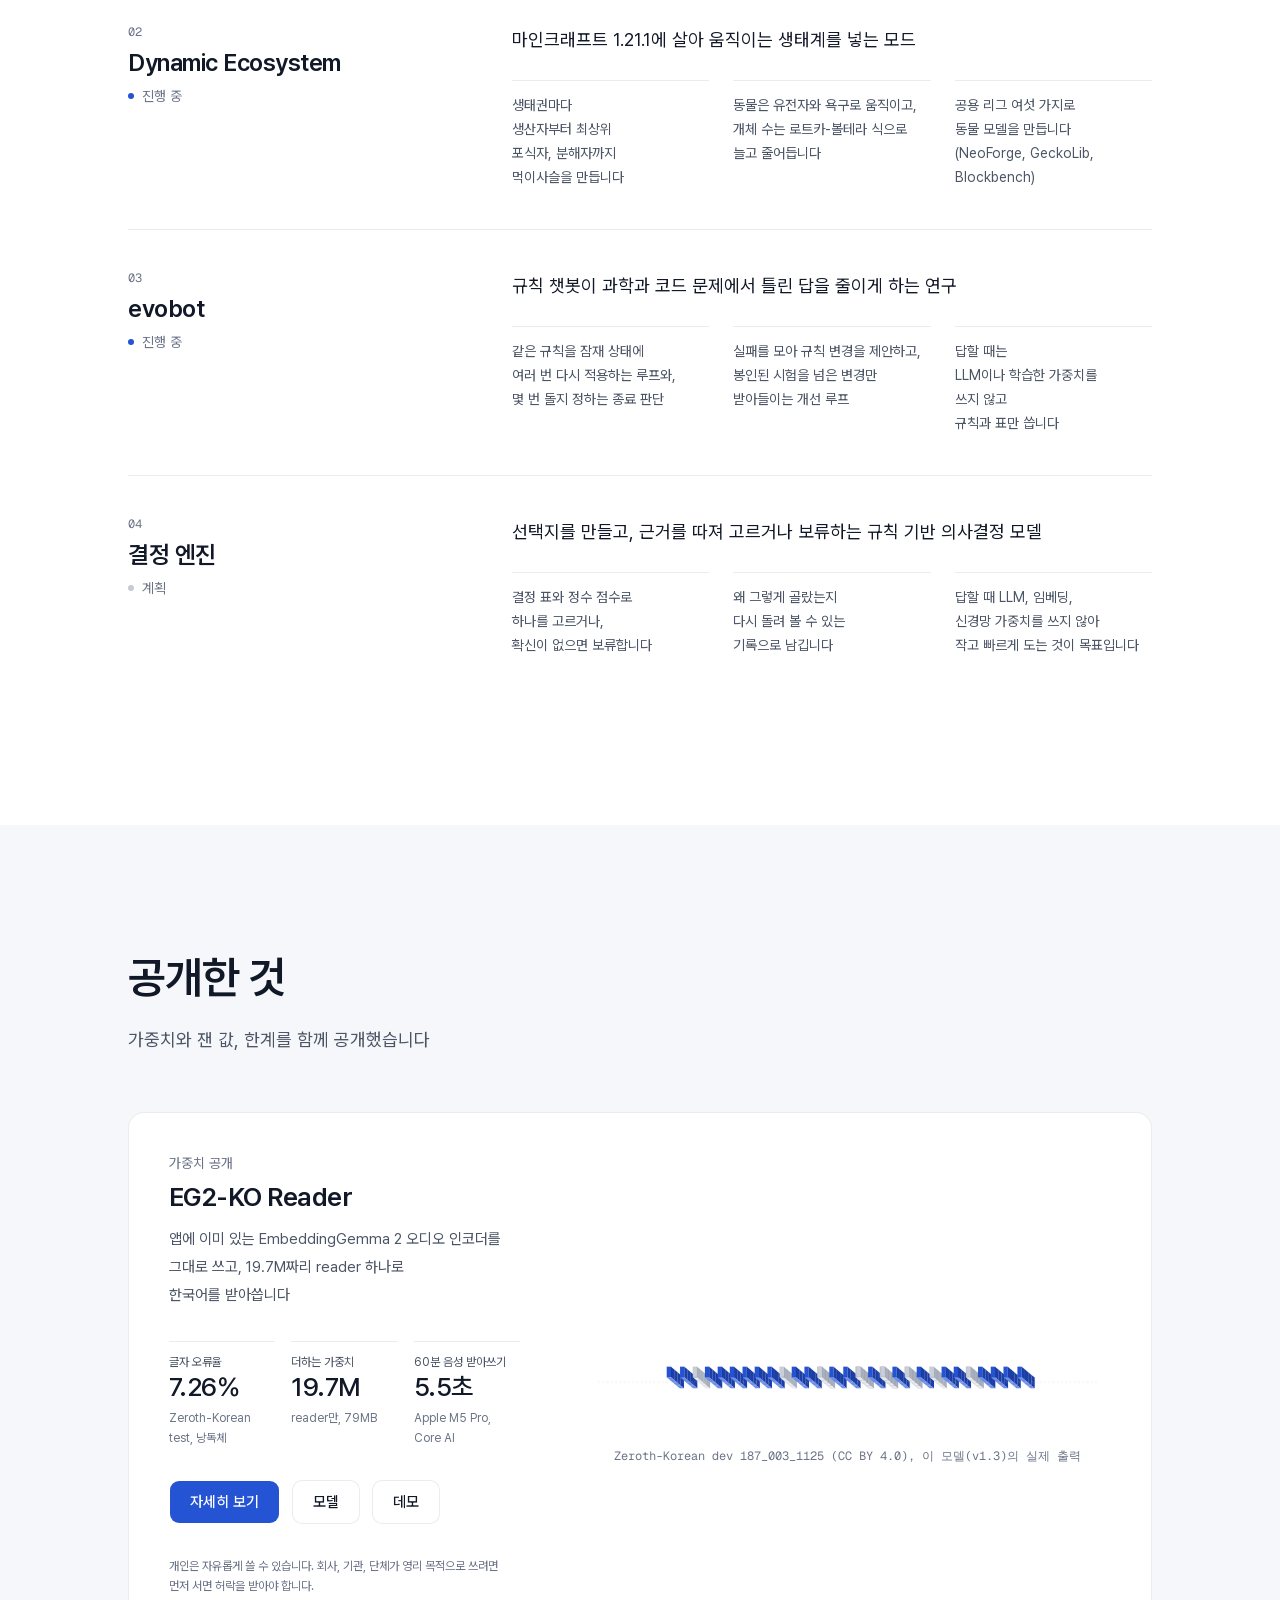
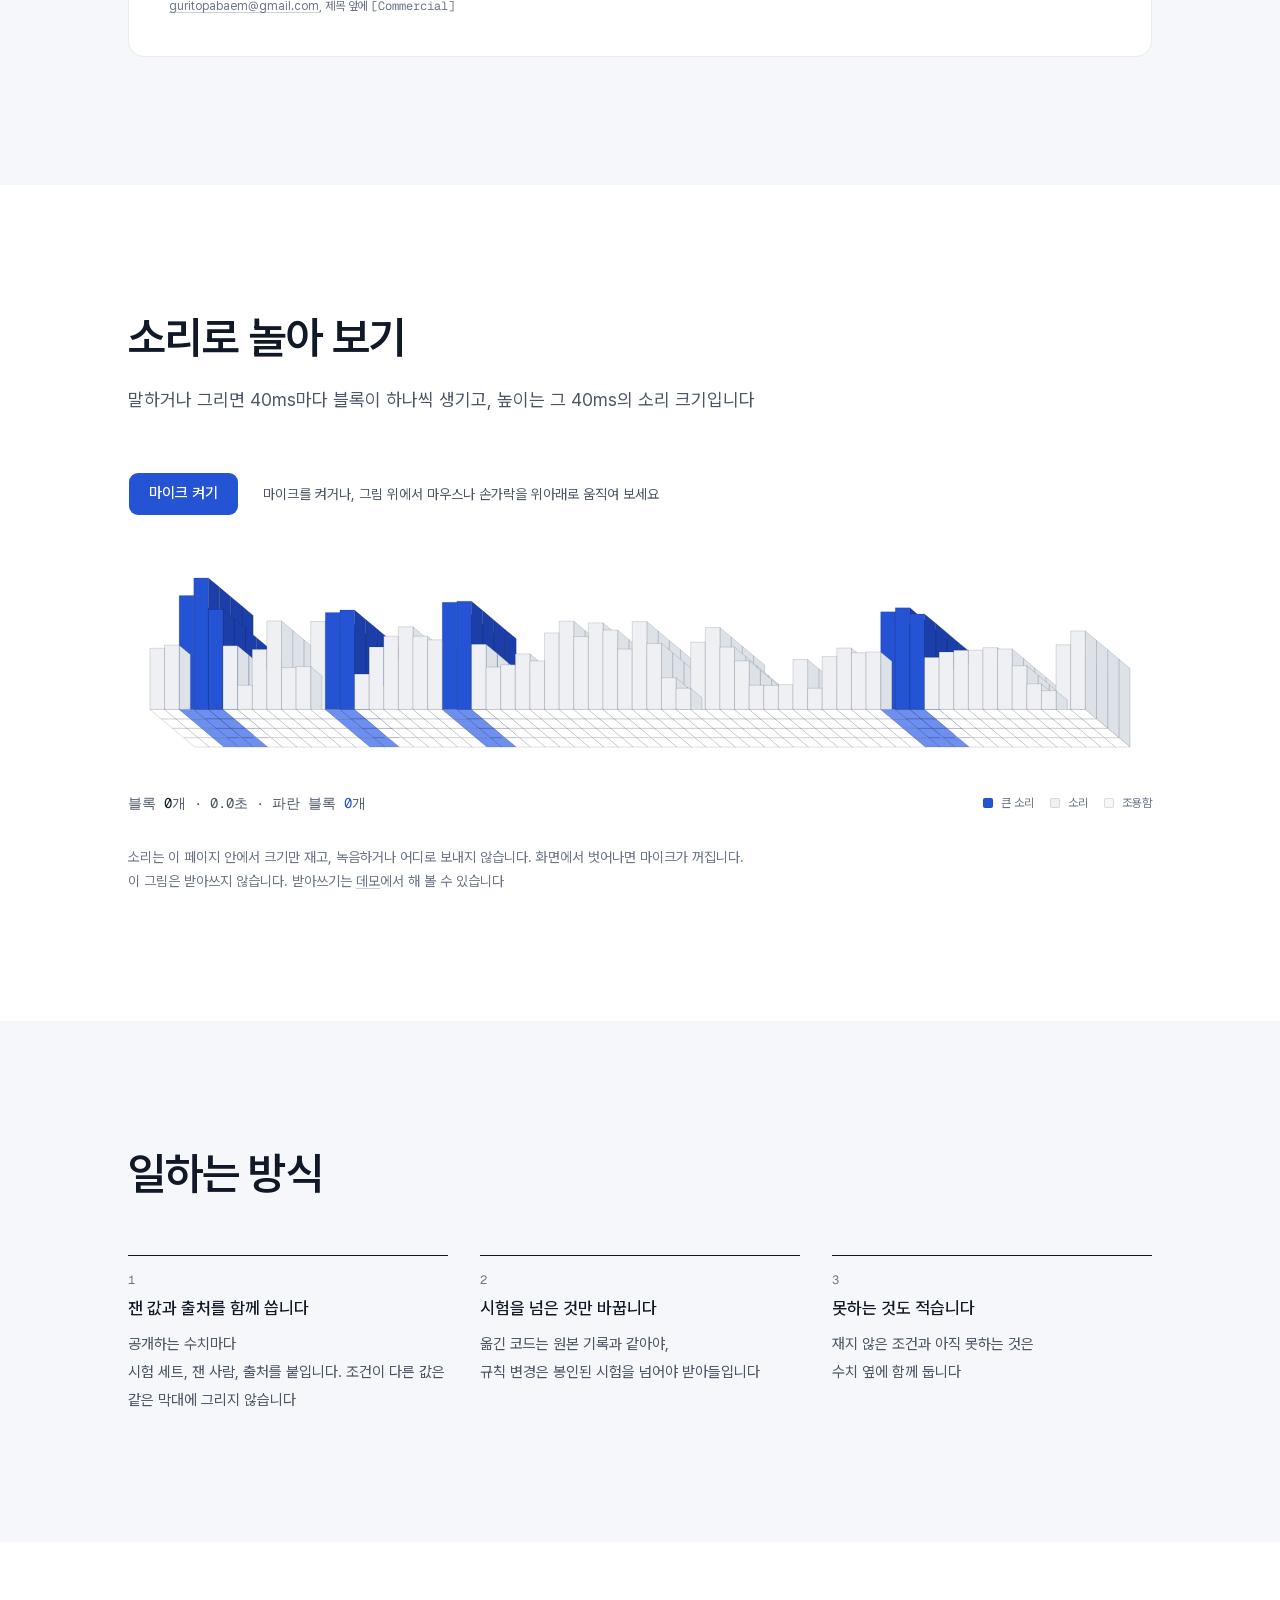
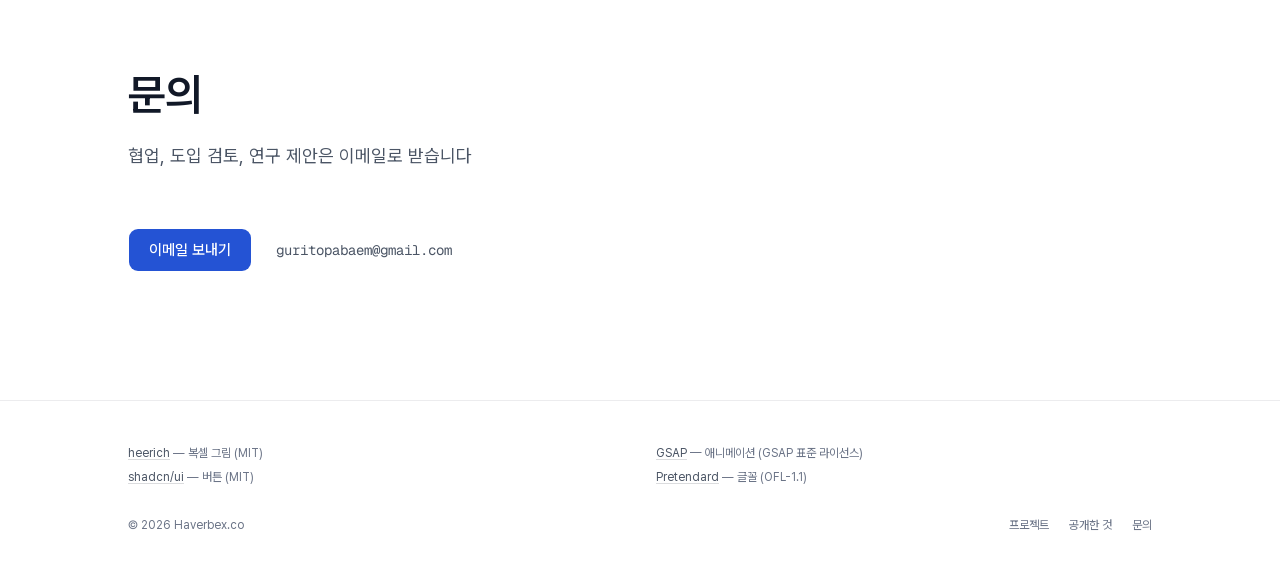
==== commit 006eaadb: "Main page: current projects, EG2-KO Reader in one box (built from eg2-ko-reader web/)" ====
--- a/index.html
+++ b/index.html
@@ -7,9 +7,9 @@
     <meta name="viewport" content="width=device-width, initial-scale=1.0" />
     <meta name="description" content="Haverbex: 기기 안에서 도는 작은 음성 모델. 제품, 일하는 방식, 문의." />
     <title>Haverbex</title>
-    <script type="module" crossorigin src="./assets/home-B3-HDTYW.js"></script>
-    <link rel="modulepreload" crossorigin href="./assets/voxels-D91AmgzN.js">
-    <link rel="stylesheet" crossorigin href="./assets/voxels-Cz45Z9Do.css">
+    <script type="module" crossorigin src="./assets/home-DfA6EHfV.js"></script>
+    <link rel="modulepreload" crossorigin href="./assets/voxels-Clmpg-0L.js">
+    <link rel="stylesheet" crossorigin href="./assets/voxels-CjRwZoI1.css">
   </head>
   <body>
     <div id="root"></div>
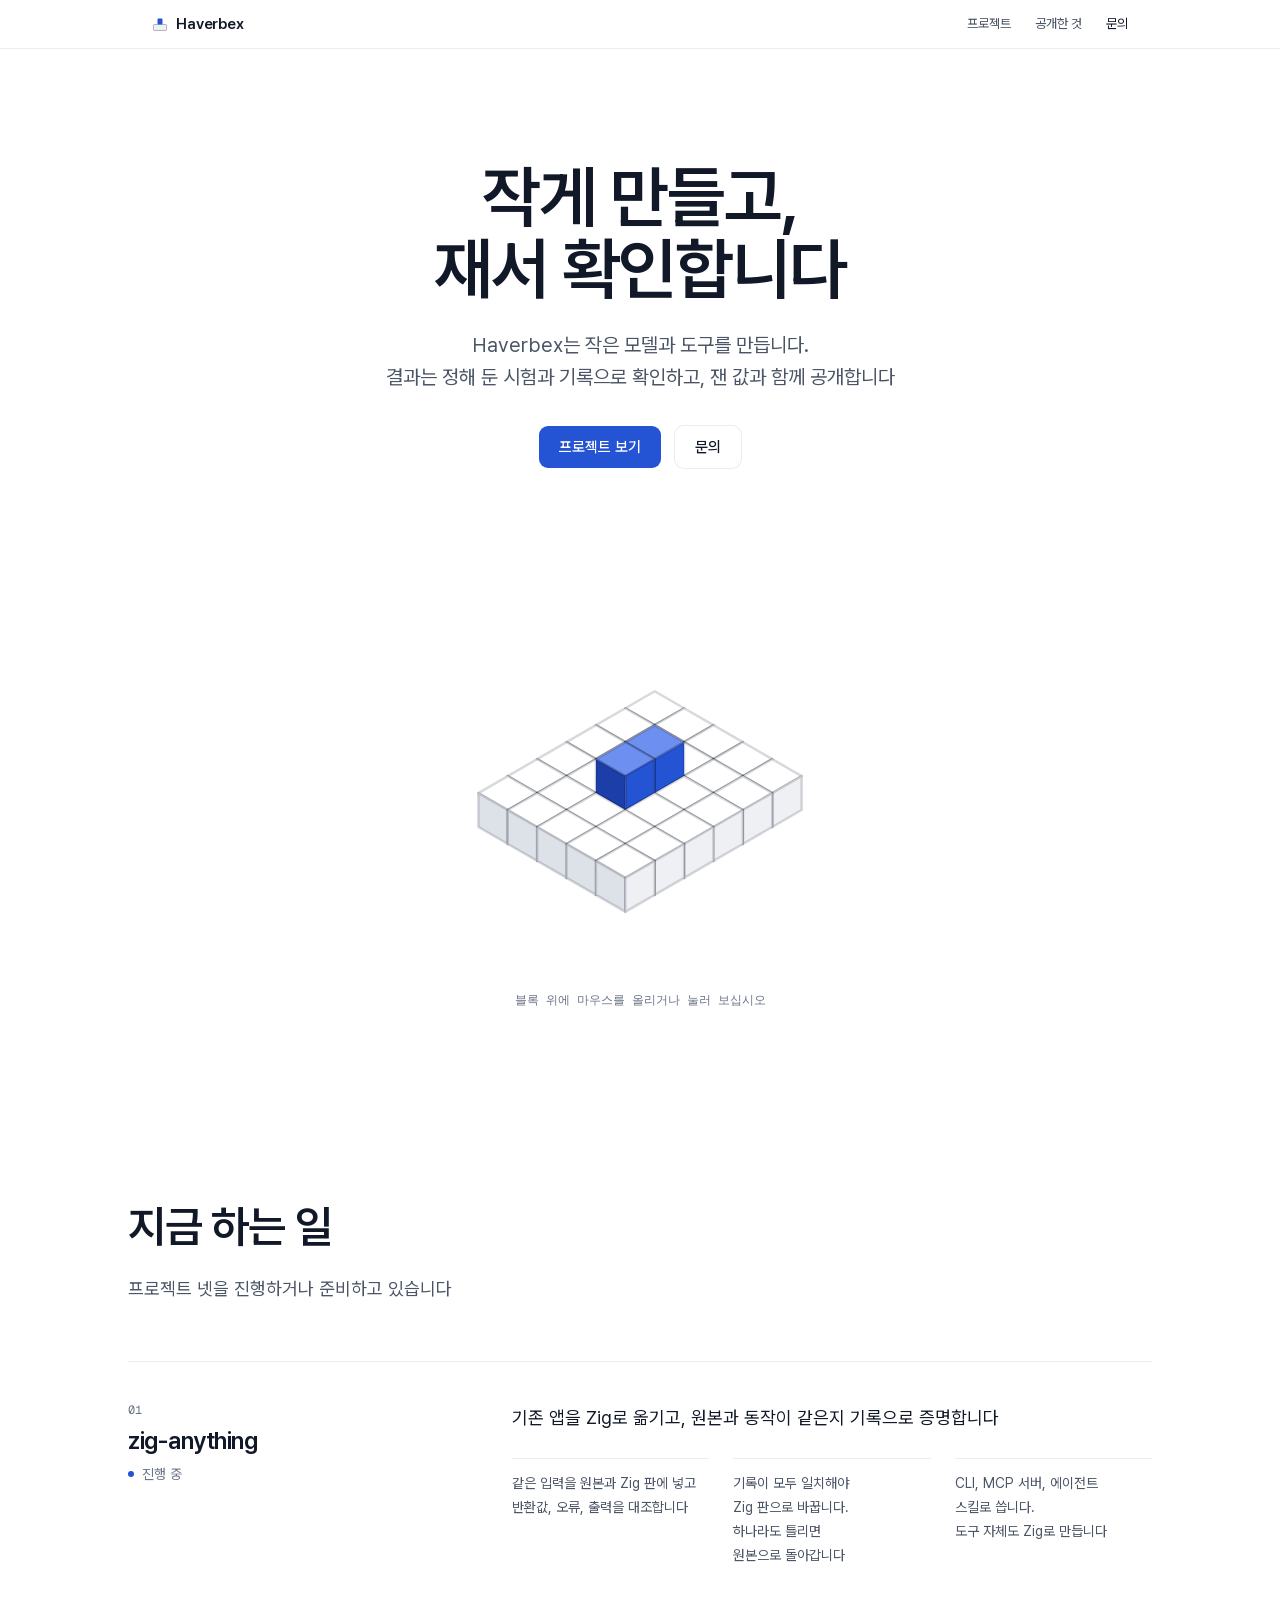
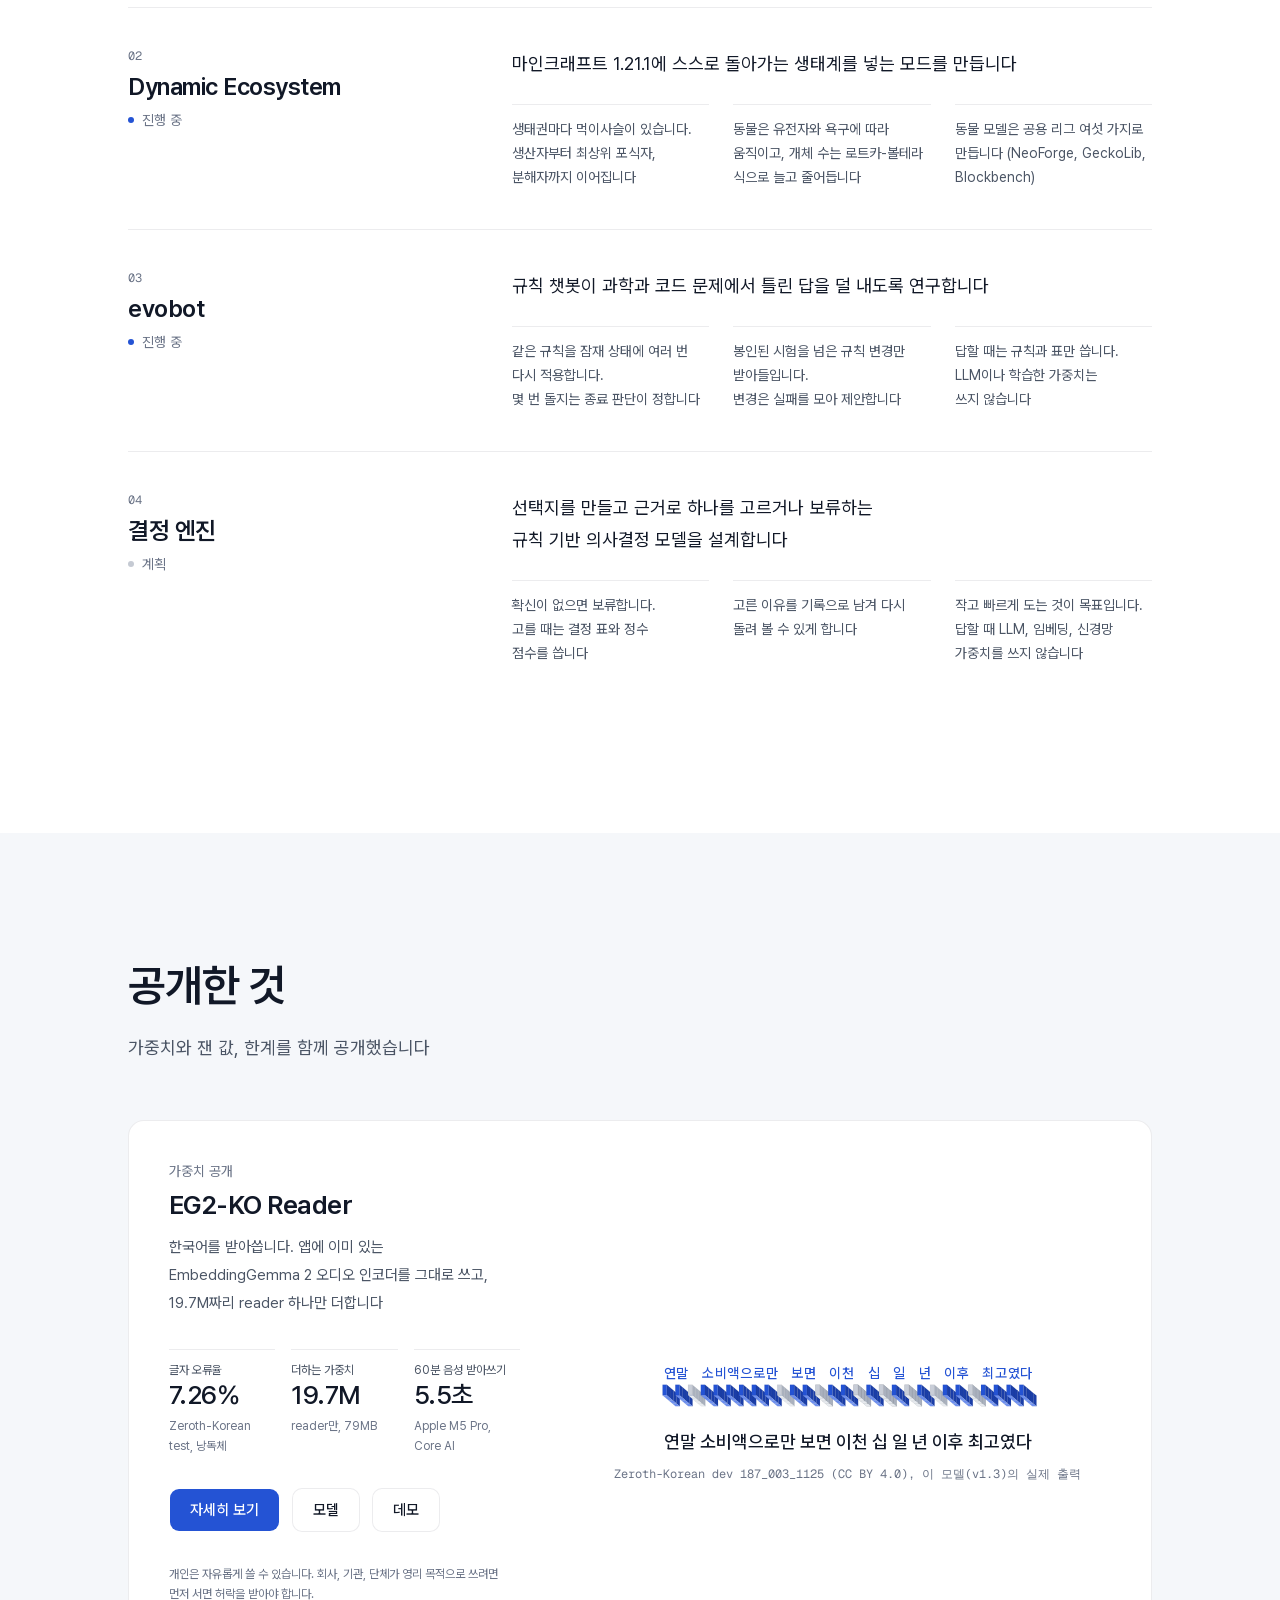
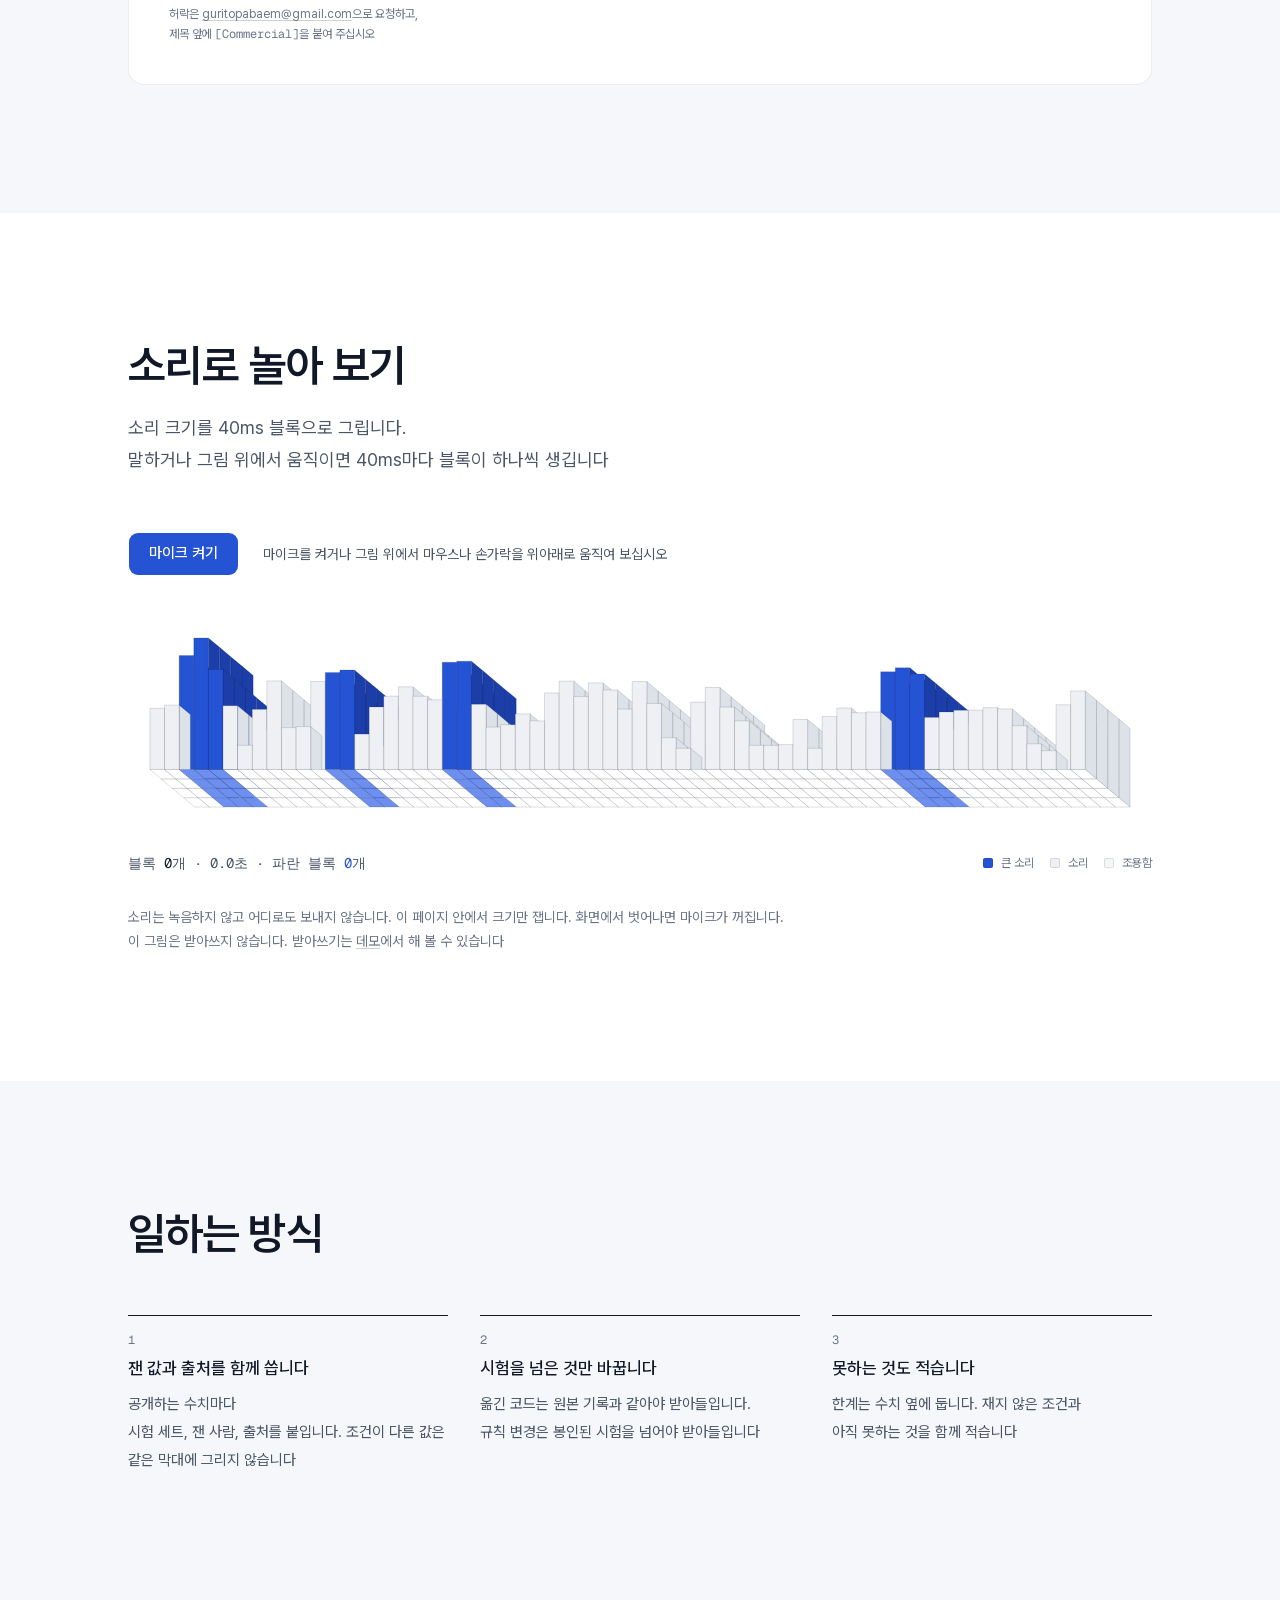
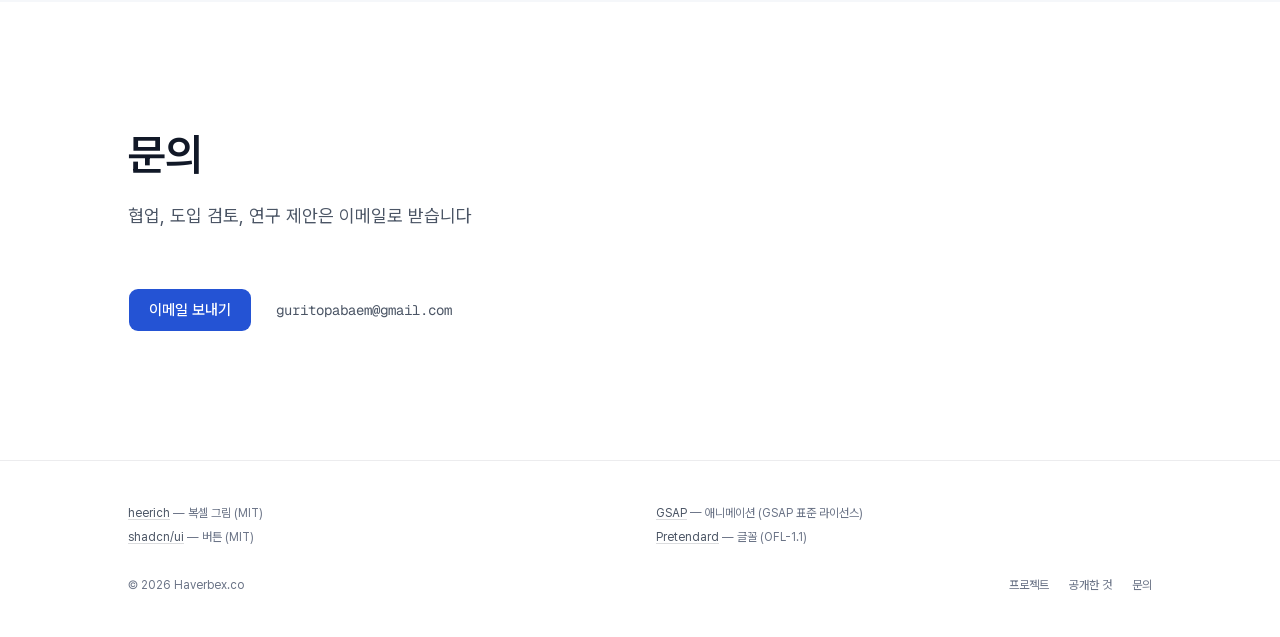
==== commit 5e9442ba: "Main page copy: conclusion first, yoonmoon rules (built from eg2-ko-reader web/)" ====
--- a/index.html
+++ b/index.html
@@ -7,8 +7,8 @@
     <meta name="viewport" content="width=device-width, initial-scale=1.0" />
     <meta name="description" content="Haverbex: 기기 안에서 도는 작은 음성 모델. 제품, 일하는 방식, 문의." />
     <title>Haverbex</title>
-    <script type="module" crossorigin src="./assets/home-DfA6EHfV.js"></script>
-    <link rel="modulepreload" crossorigin href="./assets/voxels-Clmpg-0L.js">
+    <script type="module" crossorigin src="./assets/home-Cp0UjlIA.js"></script>
+    <link rel="modulepreload" crossorigin href="./assets/voxels-CWEep_7Q.js">
     <link rel="stylesheet" crossorigin href="./assets/voxels-CjRwZoI1.css">
   </head>
   <body>
